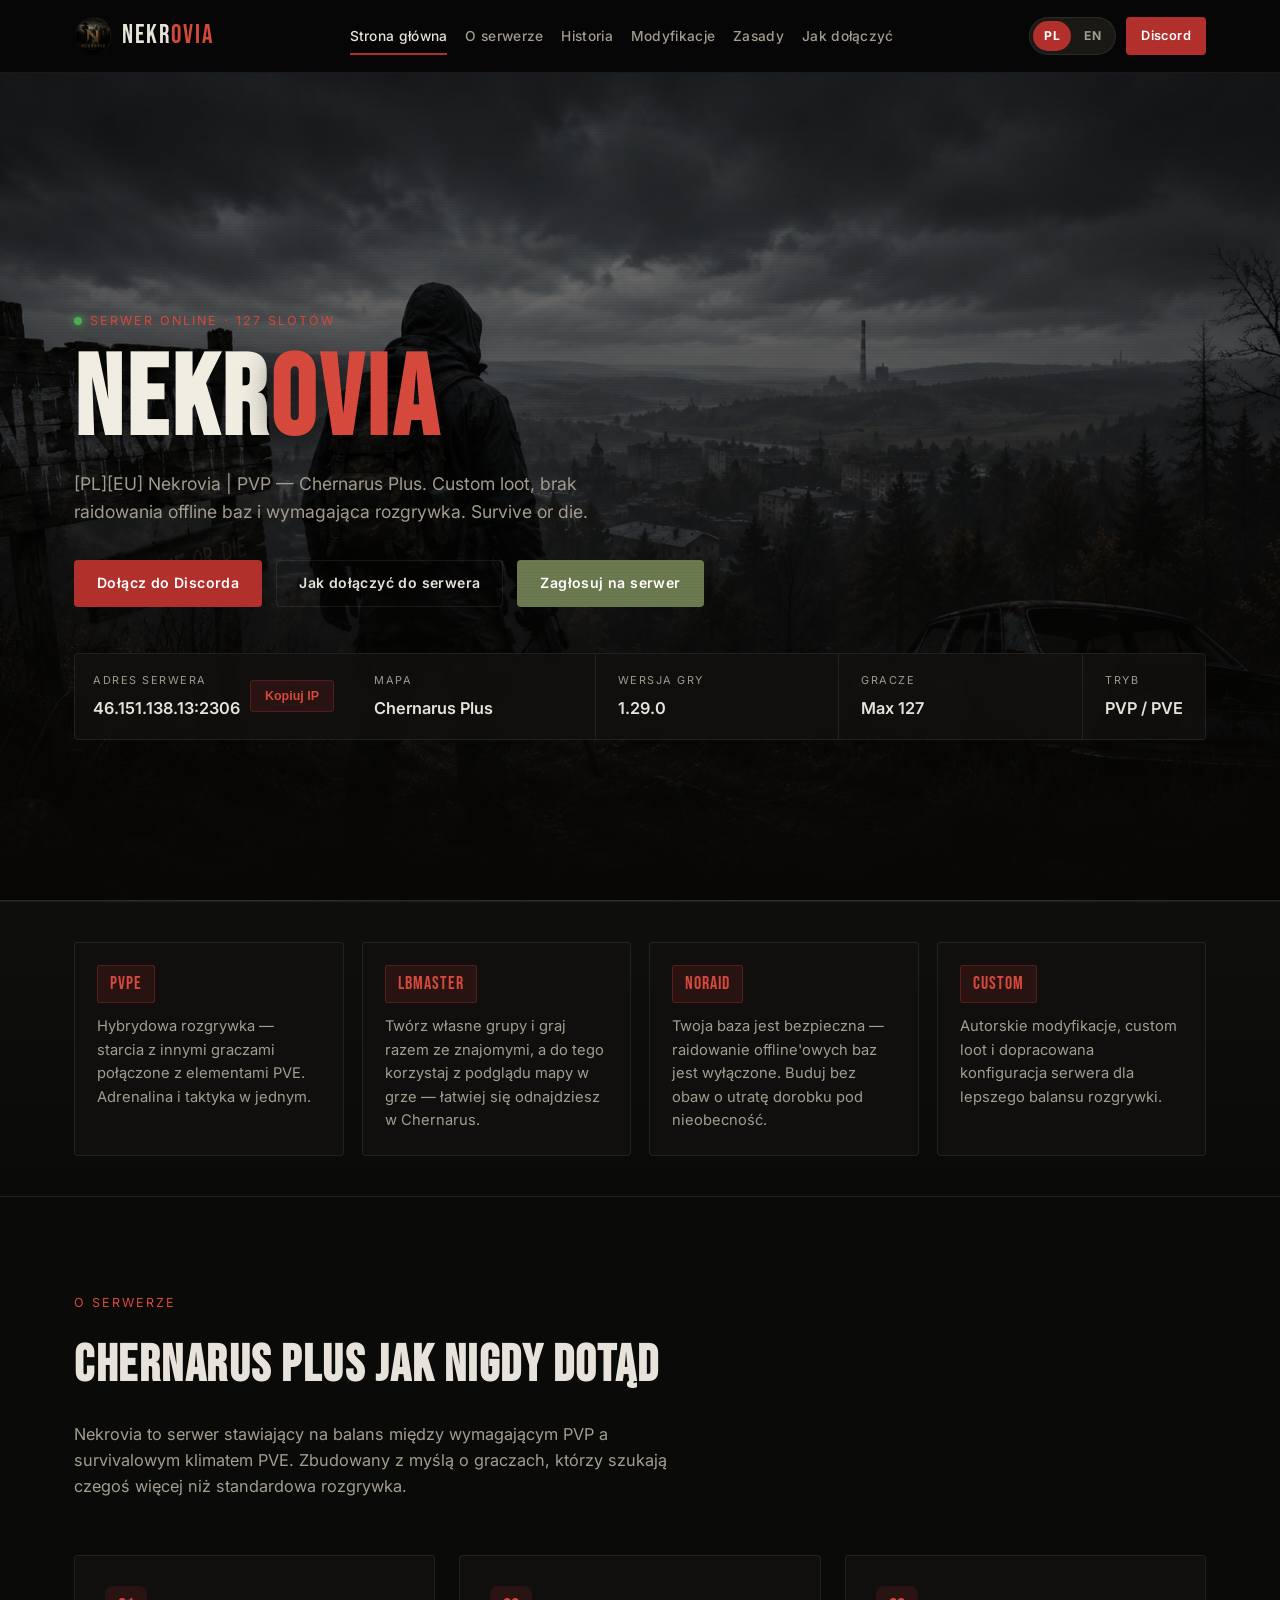
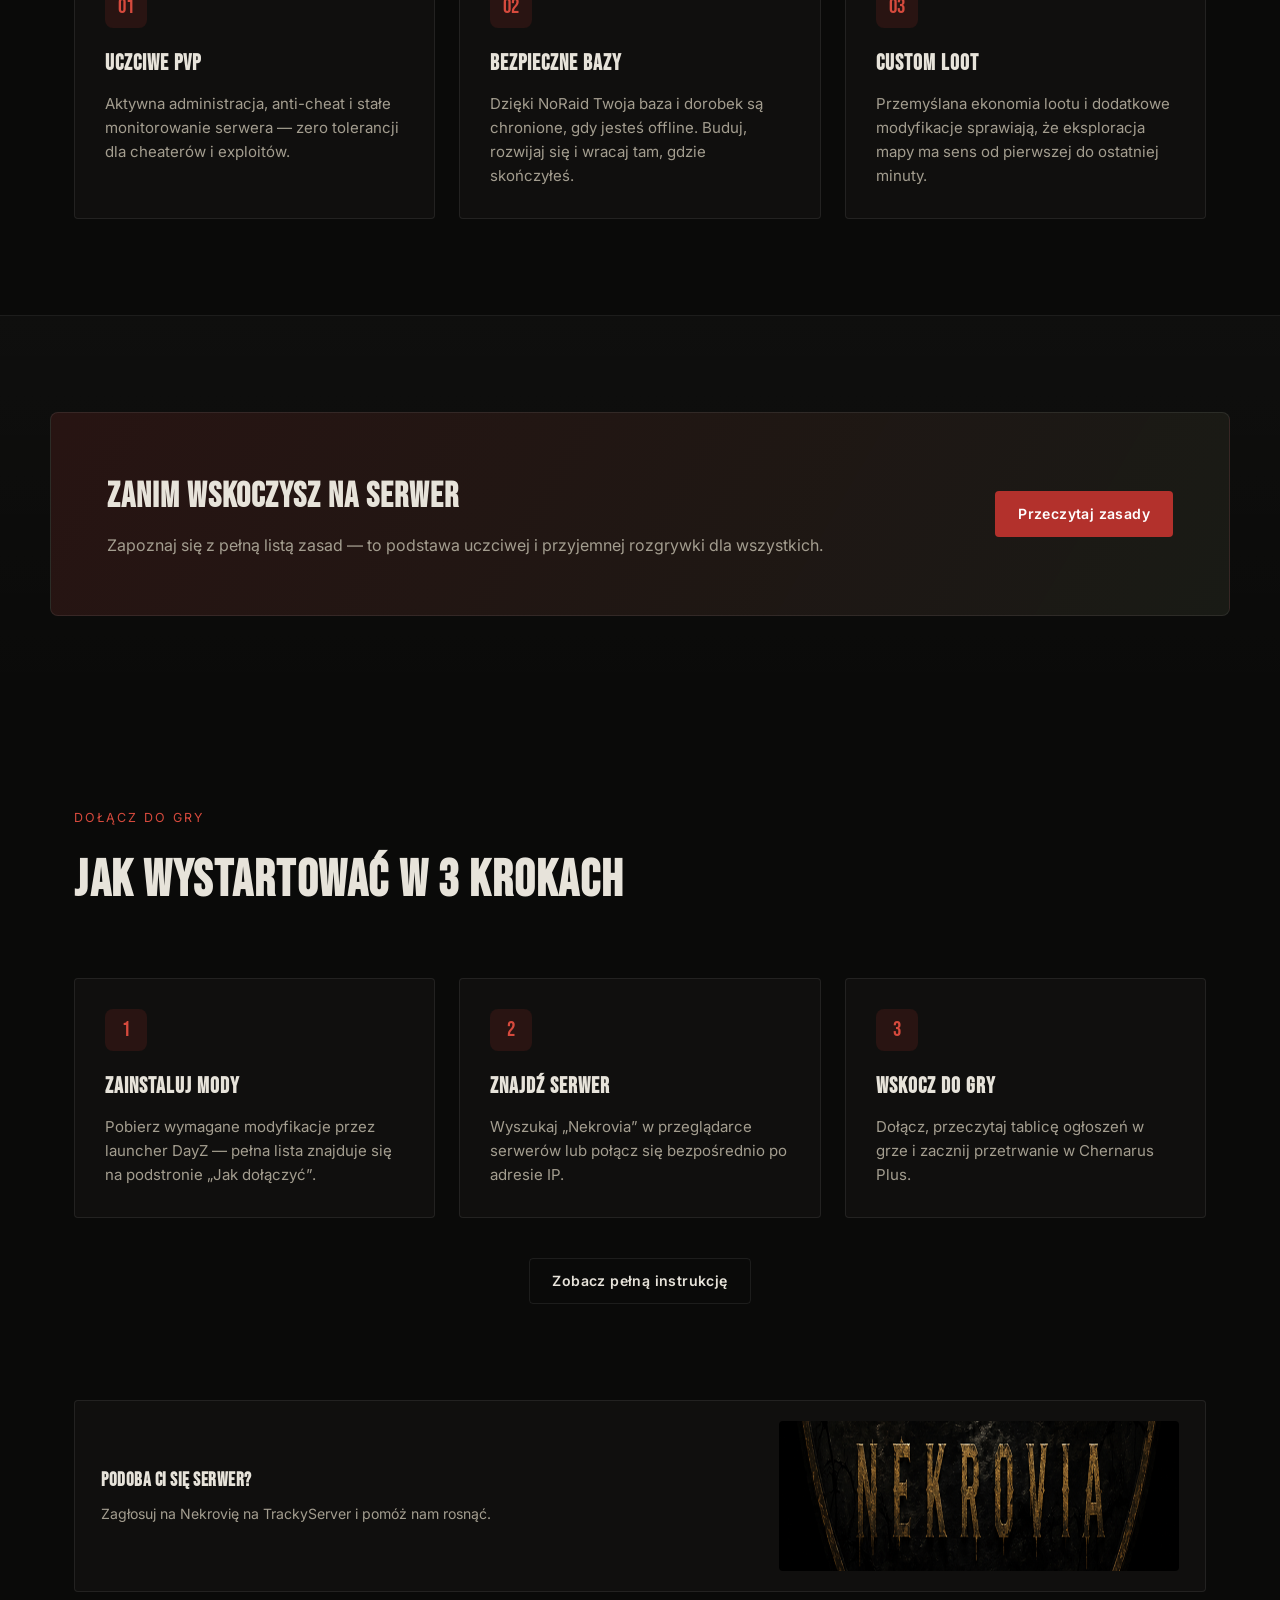
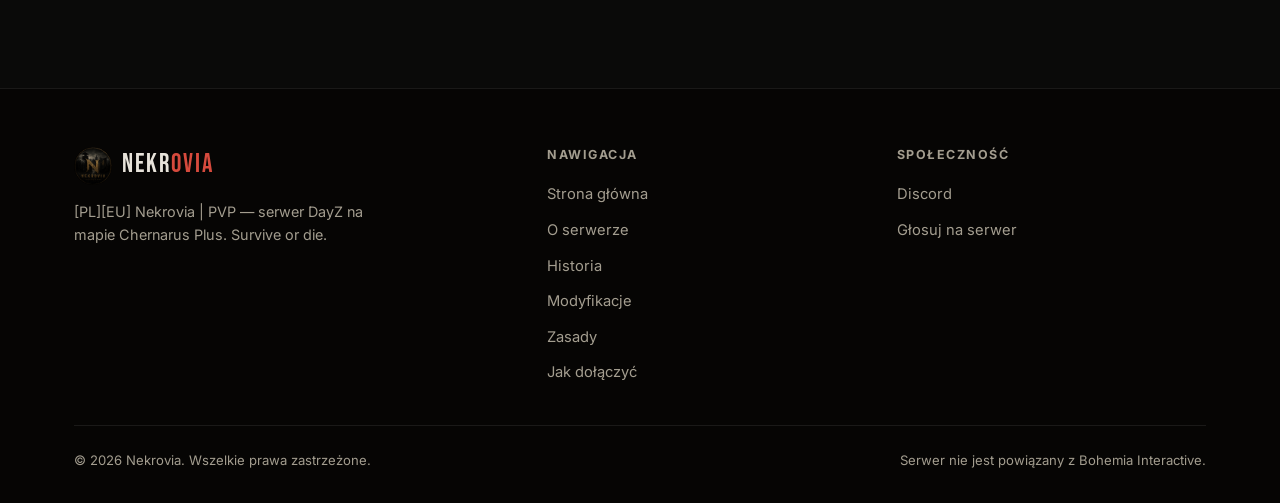
==== index.html @ 6340a813 "Cache-bust style.css to fix all-red logo for returning visitors style.css is served with max-age=144" ====
<!DOCTYPE html>
<html lang="pl">
<head>
<meta charset="UTF-8" />
<meta name="viewport" content="width=device-width, initial-scale=1.0" />
<title>Nekrovia | [PL][EU] Serwer DayZ PVP/PVE</title>
<meta name="description" content="Nekrovia — serwer DayZ PVP/PVE na mapie Chernarus Plus. NoRaid, custom loot, aktywna społeczność. Dołącz już dziś!" />
<meta name="keywords" content="dayz, dayz serwer, serwer dayz, serwer, dayz pvp, dayz pve, dayz polska, dayz pl, nekrovia, serwer nekrovia, chernarus plus, najlepszy serwer dayz, ranking serwerów dayz, dayz noraid, dayz custom loot, dayz modded, dayz survival, dayz zombie, dayz apocalypse, dayz społeczność, dayz eu, dayz europe, dayz online, dołącz do serwera dayz, dayz 2026, najlepszy serwer, najlepsze serwery dayz, serwery dayz, dayz chernarus, dayz standalone, dayz graj online" />
<link rel="canonical" href="https://nekrovia.pl/" />
<link rel="alternate" hreflang="pl" href="https://nekrovia.pl/" />
<link rel="alternate" hreflang="en" href="https://nekrovia.pl/en/" />
<link rel="alternate" hreflang="x-default" href="https://nekrovia.pl/" />
<meta property="og:type" content="website" />
<meta property="og:title" content="Nekrovia | [PL][EU] Serwer DayZ PVP/PVE" />
<meta property="og:description" content="Nekrovia — serwer DayZ PVP/PVE na mapie Chernarus Plus. NoRaid, custom loot, aktywna społeczność. Dołącz już dziś!" />
<meta property="og:url" content="https://nekrovia.pl/" />
<meta property="og:image" content="https://nekrovia.pl/images/800x300.png" />
<meta property="og:locale" content="pl_PL" />
<meta name="twitter:card" content="summary_large_image" />
<meta name="twitter:title" content="Nekrovia | [PL][EU] Serwer DayZ PVP/PVE" />
<meta name="twitter:description" content="Nekrovia — serwer DayZ PVP/PVE na mapie Chernarus Plus. NoRaid, custom loot, aktywna społeczność. Dołącz już dziś!" />
<meta name="twitter:image" content="https://nekrovia.pl/images/800x300.png" />
<link rel="icon" href="images/logo-200.png" />
<link rel="preconnect" href="https://fonts.googleapis.com">
<link rel="preconnect" href="https://fonts.gstatic.com" crossorigin>
<link href="https://fonts.googleapis.com/css2?family=Bebas+Neue&family=Inter:wght@400;500;600;700&display=swap" rel="stylesheet">
<link rel="stylesheet" href="css/style.css?v=2" />
</head>
<body>

<header class="navbar" id="navbar">
  <div class="container navbar-inner">
    <a href="index.html" class="brand"><img src="images/logo-200.png" alt="Nekrovia" class="brand-logo" /><span class="brand-text">NEKR<span>OVIA</span></span></a>
    <nav class="nav-links" id="navLinks">
      <a href="index.html" class="active">Strona główna</a>
      <a href="o-serwerze.html">O serwerze</a>
      <a href="historia.html">Historia</a>
      <a href="modyfikacje.html">Modyfikacje</a>
      <a href="zasady.html">Zasady</a>
      <a href="dolacz.html">Jak dołączyć</a>
    </nav>
    <div class="nav-cta">
      <div class="lang-switch"><a href="index.html" class="active">PL</a><a href="en/index.html">EN</a></div>
      <a href="https://discord.gg/ZZDV2uquX" target="_blank" rel="noopener" class="btn btn-primary btn-sm">Discord</a>
    </div>
    <button class="nav-toggle" id="navToggle" aria-label="Menu">
      <span></span><span></span><span></span>
    </button>
  </div>
</header>

<section class="hero">
  <div class="container hero-inner">
    <span class="hero-eyebrow">Serwer online · 127 slotów</span>
    <h1>NEKR<span>OVIA</span></h1>
    <p class="hero-sub">[PL][EU] Nekrovia | PVP — Chernarus Plus. Custom loot, brak raidowania offline baz i wymagająca rozgrywka. Survive or die.</p>

    <div class="hero-actions">
      <a href="https://discord.gg/ZZDV2uquX" target="_blank" rel="noopener" class="btn btn-primary">Dołącz do Discorda</a>
      <a href="dolacz.html" class="btn btn-outline">Jak dołączyć do serwera</a>
      <a href="https://trackyserver.com/server/3524642" target="_blank" rel="noopener" class="btn btn-olive">Zagłosuj na serwer</a>
    </div>

    <div class="status-bar">
      <div class="status-ip">
        <div>
          <div class="status-label">Adres serwera</div>
          <div class="status-value" id="serverIp">46.151.138.13:2306</div>
        </div>
        <button class="copy-btn" id="copyIpBtn" data-ip="46.151.138.13:2306">Kopiuj IP</button>
      </div>
      <div class="status-item">
        <div class="status-label">Mapa</div>
        <div class="status-value">Chernarus Plus</div>
      </div>
      <div class="status-item">
        <div class="status-label">Wersja gry</div>
        <div class="status-value">1.29.0</div>
      </div>
      <div class="status-item">
        <div class="status-label">Gracze</div>
        <div class="status-value">Max 127</div>
      </div>
      <div class="status-item">
        <div class="status-label">Tryb</div>
        <div class="status-value">PVP / PVE</div>
      </div>
    </div>
  </div>
</section>

<section class="tags-strip">
  <div class="container tags-grid">
    <div class="tag-card">
      <span class="badge">PVPe</span>
      <p>Hybrydowa rozgrywka — starcia z innymi graczami połączone z elementami PVE. Adrenalina i taktyka w jednym.</p>
    </div>
    <div class="tag-card">
      <span class="badge">LBmaster</span>
      <p>Twórz własne grupy i graj razem ze znajomymi, a do tego korzystaj z podglądu mapy w grze — łatwiej się odnajdziesz w Chernarus.</p>
    </div>
    <div class="tag-card">
      <span class="badge">NoRaid</span>
      <p>Twoja baza jest bezpieczna — raidowanie offline'owych baz jest wyłączone. Buduj bez obaw o utratę dorobku pod nieobecność.</p>
    </div>
    <div class="tag-card">
      <span class="badge">Custom</span>
      <p>Autorskie modyfikacje, custom loot i dopracowana konfiguracja serwera dla lepszego balansu rozgrywki.</p>
    </div>
  </div>
</section>

<section id="o-serwerze">
  <div class="container">
    <div class="section-head">
      <span class="eyebrow">O serwerze</span>
      <h2>Chernarus Plus jak nigdy dotąd</h2>
      <p>Nekrovia to serwer stawiający na balans między wymagającym PVP a survivalowym klimatem PVE. Zbudowany z myślą o graczach, którzy szukają czegoś więcej niż standardowa rozgrywka.</p>
    </div>

    <div class="card-grid">
      <div class="card">
        <div class="icon">01</div>
        <h3>Uczciwe PVP</h3>
        <p>Aktywna administracja, anti-cheat i stałe monitorowanie serwera — zero tolerancji dla cheaterów i exploitów.</p>
      </div>
      <div class="card">
        <div class="icon">02</div>
        <h3>Bezpieczne bazy</h3>
        <p>Dzięki NoRaid Twoja baza i dorobek są chronione, gdy jesteś offline. Buduj, rozwijaj się i wracaj tam, gdzie skończyłeś.</p>
      </div>
      <div class="card">
        <div class="icon">03</div>
        <h3>Custom loot</h3>
        <p>Przemyślana ekonomia lootu i dodatkowe modyfikacje sprawiają, że eksploracja mapy ma sens od pierwszej do ostatniej minuty.</p>
      </div>
    </div>
  </div>
</section>

<section id="zasady" style="border-top:1px solid var(--border); background:linear-gradient(180deg, rgba(255,255,255,0.02), transparent);">
  <div class="container cta-banner">
    <div>
      <h2>Zanim wskoczysz na serwer</h2>
      <p>Zapoznaj się z pełną listą zasad — to podstawa uczciwej i przyjemnej rozgrywki dla wszystkich.</p>
    </div>
    <div class="cta-actions">
      <a href="zasady.html" class="btn btn-primary">Przeczytaj zasady</a>
    </div>
  </div>
</section>

<section id="dolacz">
  <div class="container">
    <div class="section-head">
      <span class="eyebrow">Dołącz do gry</span>
      <h2>Jak wystartować w 3 krokach</h2>
    </div>

    <div class="card-grid">
      <div class="card">
        <div class="icon">1</div>
        <h3>Zainstaluj mody</h3>
        <p>Pobierz wymagane modyfikacje przez launcher DayZ — pełna lista znajduje się na podstronie „Jak dołączyć”.</p>
      </div>
      <div class="card">
        <div class="icon">2</div>
        <h3>Znajdź serwer</h3>
        <p>Wyszukaj „Nekrovia” w przeglądarce serwerów lub połącz się bezpośrednio po adresie IP.</p>
      </div>
      <div class="card">
        <div class="icon">3</div>
        <h3>Wskocz do gry</h3>
        <p>Dołącz, przeczytaj tablicę ogłoszeń w grze i zacznij przetrwanie w Chernarus Plus.</p>
      </div>
    </div>

    <div style="margin-top:40px; text-align:center;">
      <a href="dolacz.html" class="btn btn-outline">Zobacz pełną instrukcję</a>
    </div>
  </div>
</section>

<section style="padding-top:0;">
  <div class="container">
    <div class="vote-box" style="justify-content:space-between; flex-wrap:wrap;">
      <div class="vote-text">
        <b>Podoba Ci się serwer?</b>
        <span>Zagłosuj na Nekrovię na TrackyServer i pomóż nam rosnąć.</span>
      </div>
      <a href="https://trackyserver.com/server/3524642" target="_blank" rel="noopener">
        <img src="images/800x300.png" width="400" height="150" style="max-width:400px; border-radius:4px;" alt="Nekrovia — zagłosuj na serwer" />
      </a>
    </div>
  </div>
</section>

<footer>
  <div class="container">
    <div class="footer-grid">
      <div class="footer-brand">
        <a href="index.html" class="brand"><img src="images/logo-200.png" alt="Nekrovia" class="brand-logo" /><span class="brand-text">NEKR<span>OVIA</span></span></a>
        <p>[PL][EU] Nekrovia | PVP — serwer DayZ na mapie Chernarus Plus. Survive or die.</p>
      </div>
      <div class="footer-col">
        <h4>Nawigacja</h4>
        <ul>
          <li><a href="index.html">Strona główna</a></li>
          <li><a href="o-serwerze.html">O serwerze</a></li>
          <li><a href="historia.html">Historia</a></li>
          <li><a href="modyfikacje.html">Modyfikacje</a></li>
          <li><a href="zasady.html">Zasady</a></li>
          <li><a href="dolacz.html">Jak dołączyć</a></li>
        </ul>
      </div>
      <div class="footer-col">
        <h4>Społeczność</h4>
        <ul>
          <li><a href="https://discord.gg/ZZDV2uquX" target="_blank" rel="noopener">Discord</a></li>
          <li><a href="https://trackyserver.com/server/3524642" target="_blank" rel="noopener">Głosuj na serwer</a></li>
        </ul>
      </div>
    </div>
    <div class="footer-bottom">
      <span>© 2026 Nekrovia. Wszelkie prawa zastrzeżone.</span>
      <span>Serwer nie jest powiązany z Bohemia Interactive.</span>
    </div>
  </div>
</footer>

<script src="js/script.js"></script>
</body>
</html>
---- css/style.css ----
:root {
  --bg: #0a0a09;
  --bg-panel: rgba(18, 17, 15, 0.88);
  --bg-panel-light: rgba(30, 28, 24, 0.9);
  --border: rgba(255, 255, 255, 0.08);
  --text: #e7e3da;
  --text-dim: #a39d8f;
  --accent: #b3312c;
  --accent-light: #d64a3d;
  --accent-dim: rgba(179, 49, 44, 0.15);
  --olive: #6b7a4f;
  --olive-dim: rgba(107, 122, 79, 0.15);
  --radius: 4px;
  --shadow: 0 10px 30px rgba(0, 0, 0, 0.5);
  --font-head: "Bebas Neue", "Oswald", sans-serif;
  --font-body: "Inter", "Segoe UI", sans-serif;
}

* {
  box-sizing: border-box;
  margin: 0;
  padding: 0;
}

html {
  scroll-behavior: smooth;
  overflow-x: hidden;
}

body {
  background: var(--bg);
  color: var(--text);
  font-family: var(--font-body);
  line-height: 1.6;
  min-height: 100vh;
  overflow-x: hidden;
  width: 100%;
}

img {
  max-width: 100%;
  display: block;
}

a {
  color: inherit;
  text-decoration: none;
}

ul {
  list-style: none;
}

.container {
  max-width: 1180px;
  margin: 0 auto;
  padding: 0 24px;
}

body::before {
  content: "";
  position: fixed;
  inset: 0;
  pointer-events: none;
  z-index: 999;
  background-image: repeating-linear-gradient(
    0deg,
    rgba(0, 0, 0, 0.15) 0px,
    rgba(0, 0, 0, 0.15) 1px,
    transparent 1px,
    transparent 3px
  );
  opacity: 0.25;
  mix-blend-mode: overlay;
}

.navbar {
  position: sticky;
  top: 0;
  z-index: 500;
  background: rgba(8, 7, 6, 0.85);
  backdrop-filter: blur(10px);
  border-bottom: 1px solid var(--border);
}

.navbar-inner {
  display: flex;
  align-items: center;
  justify-content: space-between;
  height: 72px;
}

.brand {
  display: flex;
  align-items: center;
  gap: 10px;
  font-family: var(--font-head);
  font-size: 1.6rem;
  letter-spacing: 2px;
  color: var(--text);
}

.brand-logo {
  width: 38px;
  height: 38px;
  border-radius: 50%;
  object-fit: cover;
  flex: none;
}

.brand-text span {
  color: var(--accent-light);
}

.brand .tag {
  font-family: var(--font-body);
  font-size: 0.65rem;
  letter-spacing: 1.5px;
  color: var(--text-dim);
  background: var(--bg-panel-light);
  border: 1px solid var(--border);
  padding: 2px 8px;
  border-radius: 3px;
  text-transform: uppercase;
}

.nav-links {
  display: flex;
  align-items: center;
  gap: 32px;
  font-size: 0.92rem;
  font-weight: 500;
  letter-spacing: 0.3px;
}

@media (max-width: 1300px) {
  .nav-links {
    gap: 18px;
    font-size: 0.86rem;
  }
}

.nav-links a {
  color: var(--text-dim);
  position: relative;
  padding: 6px 0;
  transition: color 0.2s ease;
}

.nav-links a:hover,
.nav-links a.active {
  color: var(--text);
}

.nav-links a.active::after {
  content: "";
  position: absolute;
  left: 0;
  right: 0;
  bottom: -2px;
  height: 2px;
  background: var(--accent);
}

.nav-cta {
  display: flex;
  align-items: center;
  gap: 10px;
}

.lang-switch {
  display: flex;
  align-items: center;
  gap: 2px;
  background: var(--bg-panel-light);
  border: 1px solid var(--border);
  border-radius: 20px;
  padding: 3px;
}

.lang-switch a {
  padding: 5px 11px;
  font-size: 0.76rem;
  font-weight: 700;
  letter-spacing: 0.5px;
  color: var(--text-dim);
  border-radius: 16px;
  transition: all 0.15s ease;
}

.lang-switch a.active {
  background: var(--accent);
  color: #fff;
}

.lang-switch a:hover:not(.active) {
  color: var(--text);
}

.nav-toggle {
  display: none;
  flex-direction: column;
  gap: 5px;
  background: none;
  border: none;
  cursor: pointer;
  padding: 8px;
}

.nav-toggle span {
  width: 24px;
  height: 2px;
  background: var(--text);
}

.btn {
  display: inline-flex;
  align-items: center;
  gap: 8px;
  padding: 11px 22px;
  border-radius: var(--radius);
  font-weight: 600;
  font-size: 0.88rem;
  letter-spacing: 0.4px;
  border: 1px solid transparent;
  cursor: pointer;
  transition: all 0.2s ease;
  white-space: nowrap;
}

.btn-primary {
  background: var(--accent);
  color: #fff;
}

.btn-primary:hover {
  background: var(--accent-light);
  transform: translateY(-1px);
}

.btn-outline {
  background: transparent;
  color: var(--text);
  border-color: var(--border);
}

.btn-outline:hover {
  border-color: var(--text-dim);
  background: rgba(255, 255, 255, 0.04);
}

.btn-olive {
  background: var(--olive);
  color: #fff;
}

.btn-olive:hover {
  background: #7c8d5c;
  transform: translateY(-1px);
}

.btn-sm {
  padding: 8px 14px;
  font-size: 0.8rem;
}

.hero {
  position: relative;
  min-height: 92vh;
  display: flex;
  align-items: flex-end;
  background-image: linear-gradient(180deg, rgba(6, 5, 4, 0.35) 0%, rgba(6, 5, 4, 0.55) 55%, rgba(8, 7, 6, 1) 100%),
    url("../images/background.jpg");
  background-size: cover;
  background-position: center 30%;
  border-bottom: 1px solid var(--border);
}

.hero-inner {
  width: 100%;
  padding-bottom: 64px;
}

.hero-eyebrow {
  display: inline-flex;
  align-items: center;
  gap: 8px;
  font-size: 0.78rem;
  letter-spacing: 2px;
  text-transform: uppercase;
  color: var(--accent-light);
  margin-bottom: 18px;
}

.hero-eyebrow::before {
  content: "";
  width: 8px;
  height: 8px;
  border-radius: 50%;
  background: #4caf50;
  box-shadow: 0 0 8px #4caf50;
}

.hero h1 {
  font-family: var(--font-head);
  font-size: clamp(3.2rem, 9vw, 7rem);
  letter-spacing: 4px;
  line-height: 0.95;
  color: #f2ede2;
  text-shadow: 0 4px 30px rgba(0, 0, 0, 0.6);
}

.hero h1 span {
  color: var(--accent-light);
}

.hero-sub {
  margin-top: 14px;
  font-size: 1.1rem;
  color: var(--text-dim);
  max-width: 560px;
}

.hero-actions {
  display: flex;
  flex-wrap: wrap;
  gap: 14px;
  margin-top: 34px;
}

.status-bar {
  margin-top: 46px;
  background: var(--bg-panel);
  border: 1px solid var(--border);
  border-radius: var(--radius);
  backdrop-filter: blur(6px);
  display: grid;
  grid-template-columns: repeat(4, 1fr) auto;
  overflow: hidden;
}

.status-item {
  padding: 18px 22px;
  border-right: 1px solid var(--border);
}

.status-item:last-child {
  border-right: none;
}

.status-label {
  font-size: 0.68rem;
  letter-spacing: 1.5px;
  text-transform: uppercase;
  color: var(--text-dim);
  margin-bottom: 6px;
}

.status-item .live-status-banner {
  display: block;
  max-width: 190px;
  width: 100%;
  height: auto;
  border-radius: 3px;
  margin-top: 4px;
}

.status-value {
  font-size: 1.02rem;
  font-weight: 600;
  color: var(--text);
  display: flex;
  align-items: center;
  gap: 8px;
}

.status-ip {
  display: flex;
  align-items: center;
  gap: 10px;
  padding: 14px 18px;
}

.copy-btn {
  background: var(--accent-dim);
  border: 1px solid rgba(179, 49, 44, 0.35);
  color: var(--accent-light);
  padding: 8px 14px;
  border-radius: var(--radius);
  font-size: 0.78rem;
  font-weight: 600;
  cursor: pointer;
  transition: all 0.15s ease;
  white-space: nowrap;
}

.copy-btn:hover {
  background: rgba(179, 49, 44, 0.28);
}

.copy-btn.copied {
  background: var(--olive-dim);
  color: #a9c17c;
  border-color: rgba(107, 122, 79, 0.4);
}

section {
  padding: 96px 0;
}

.section-head {
  max-width: 640px;
  margin-bottom: 56px;
}

.eyebrow {
  font-size: 0.78rem;
  letter-spacing: 2px;
  text-transform: uppercase;
  color: var(--accent-light);
  margin-bottom: 12px;
  display: block;
}

.section-head h2 {
  font-family: var(--font-head);
  font-size: clamp(2.2rem, 4vw, 3.2rem);
  letter-spacing: 1.5px;
  color: var(--text);
  margin-bottom: 14px;
}

.section-head p {
  color: var(--text-dim);
  font-size: 1.02rem;
}

.section-head.center {
  margin-left: auto;
  margin-right: auto;
  text-align: center;
}

.tags-strip {
  padding: 40px 0;
  border-top: 1px solid var(--border);
  border-bottom: 1px solid var(--border);
  background: linear-gradient(180deg, rgba(255, 255, 255, 0.02), transparent);
}

.tags-grid {
  display: grid;
  grid-template-columns: repeat(4, 1fr);
  gap: 18px;
}

.tag-card {
  background: var(--bg-panel);
  border: 1px solid var(--border);
  border-radius: var(--radius);
  padding: 22px;
}

.tag-card .badge {
  display: inline-block;
  font-family: var(--font-head);
  font-size: 1.1rem;
  letter-spacing: 1px;
  color: var(--accent-light);
  border: 1px solid rgba(179, 49, 44, 0.35);
  background: var(--accent-dim);
  padding: 4px 12px;
  border-radius: 3px;
  margin-bottom: 12px;
}

.tag-card p {
  color: var(--text-dim);
  font-size: 0.92rem;
}

.card-grid {
  display: grid;
  grid-template-columns: repeat(3, 1fr);
  gap: 24px;
}

.card {
  background: var(--bg-panel);
  border: 1px solid var(--border);
  border-radius: var(--radius);
  padding: 30px;
  transition: border-color 0.2s ease, transform 0.2s ease;
}

.card:hover {
  border-color: rgba(179, 49, 44, 0.4);
  transform: translateY(-3px);
}

.card .icon {
  width: 42px;
  height: 42px;
  border-radius: 8px;
  background: var(--accent-dim);
  color: var(--accent-light);
  display: flex;
  align-items: center;
  justify-content: center;
  font-family: var(--font-head);
  font-size: 1.3rem;
  margin-bottom: 18px;
}

.card h3 {
  font-family: var(--font-head);
  font-size: 1.4rem;
  letter-spacing: 1px;
  margin-bottom: 10px;
}

.card p {
  color: var(--text-dim);
  font-size: 0.94rem;
}

.cta-banner {
  background: linear-gradient(120deg, rgba(179, 49, 44, 0.14), rgba(107, 122, 79, 0.1)), var(--bg-panel);
  border: 1px solid var(--border);
  border-radius: 8px;
  padding: 56px;
  display: flex;
  align-items: center;
  justify-content: space-between;
  gap: 32px;
  flex-wrap: wrap;
}

.cta-banner h2 {
  font-family: var(--font-head);
  font-size: 2.2rem;
  letter-spacing: 1px;
  margin-bottom: 8px;
}

.cta-banner p {
  color: var(--text-dim);
}

.cta-actions {
  display: flex;
  gap: 14px;
  flex-wrap: wrap;
}

.steps {
  display: flex;
  flex-direction: column;
  gap: 0;
}

.step {
  display: flex;
  gap: 26px;
  padding: 30px 0;
  border-bottom: 1px solid var(--border);
}

.step:last-child {
  border-bottom: none;
}

.step-num {
  flex: none;
  width: 52px;
  height: 52px;
  border-radius: 50%;
  border: 1px solid var(--border);
  background: var(--bg-panel);
  display: flex;
  align-items: center;
  justify-content: center;
  font-family: var(--font-head);
  font-size: 1.4rem;
  color: var(--accent-light);
}

.step-content h3 {
  font-family: var(--font-head);
  font-size: 1.35rem;
  letter-spacing: 0.5px;
  margin-bottom: 8px;
}

.step-content p {
  color: var(--text-dim);
}

.step-content code {
  background: var(--bg-panel-light);
  border: 1px solid var(--border);
  padding: 3px 8px;
  border-radius: 3px;
  font-size: 0.88rem;
  color: var(--accent-light);
}

.rules-nav {
  display: flex;
  flex-wrap: wrap;
  gap: 10px;
  margin-bottom: 50px;
}

.rules-nav a {
  font-size: 0.85rem;
  padding: 8px 16px;
  border: 1px solid var(--border);
  border-radius: 20px;
  color: var(--text-dim);
}

.rules-nav a:hover {
  border-color: var(--accent);
  color: var(--text);
}

.rule-block {
  margin-bottom: 56px;
  scroll-margin-top: 100px;
}

.rule-block h2 {
  font-family: var(--font-head);
  font-size: 1.9rem;
  letter-spacing: 1px;
  color: var(--text);
  margin-bottom: 22px;
  padding-bottom: 14px;
  border-bottom: 1px solid var(--border);
  display: flex;
  align-items: center;
  gap: 12px;
}

.rule-block h2 .num {
  color: var(--accent-light);
  font-size: 1.2rem;
}

.rule-list {
  display: flex;
  flex-direction: column;
  gap: 14px;
}

.rule-list li {
  display: flex;
  gap: 14px;
  padding: 16px 20px;
  background: var(--bg-panel);
  border: 1px solid var(--border);
  border-radius: var(--radius);
  color: var(--text-dim);
  font-size: 0.95rem;
}

.rule-list li b {
  color: var(--text);
}

.rule-list li::before {
  content: "\2716";
  flex: none;
  color: var(--accent-light);
  font-size: 0.75rem;
  margin-top: 3px;
}

.rule-list.allow li::before {
  content: "\2714";
  color: #a9c17c;
}

.rule-list.info li::before {
  content: "\2022";
  color: var(--text-dim);
  font-size: 1.1rem;
}

.notice {
  background: var(--olive-dim);
  border: 1px solid rgba(107, 122, 79, 0.35);
  border-radius: var(--radius);
  padding: 20px 24px;
  color: #cdd8b8;
  font-size: 0.92rem;
  margin-bottom: 40px;
}

.page-hero {
  padding: 70px 0 50px;
  border-bottom: 1px solid var(--border);
  background: linear-gradient(180deg, rgba(179, 49, 44, 0.08), transparent);
}

.page-hero .eyebrow {
  margin-bottom: 10px;
}

.page-hero h1 {
  font-family: var(--font-head);
  font-size: clamp(2.6rem, 5vw, 4rem);
  letter-spacing: 1.5px;
}

.page-hero p {
  color: var(--text-dim);
  margin-top: 14px;
  max-width: 600px;
}

.vote-box {
  display: flex;
  align-items: center;
  gap: 18px;
  background: var(--bg-panel);
  border: 1px solid var(--border);
  border-radius: var(--radius);
  padding: 20px 26px;
}

.vote-box img {
  border-radius: 3px;
}

.vote-box .vote-text b {
  display: block;
  font-family: var(--font-head);
  font-size: 1.2rem;
  letter-spacing: 0.5px;
  margin-bottom: 4px;
}

.vote-box .vote-text span {
  color: var(--text-dim);
  font-size: 0.88rem;
}

.video-wrap {
  position: relative;
  width: 100%;
  padding-top: 56.25%;
  border-radius: 6px;
  overflow: hidden;
  border: 1px solid var(--border);
  background: var(--bg-panel);
  box-shadow: var(--shadow);
}

.video-wrap iframe {
  position: absolute;
  inset: 0;
  width: 100%;
  height: 100%;
  border: 0;
}

.video-thumb {
  position: absolute;
  inset: 0;
  width: 100%;
  height: 100%;
  object-fit: cover;
}

.video-play {
  position: absolute;
  inset: 0;
  margin: auto;
  width: 74px;
  height: 74px;
  border-radius: 50%;
  background: rgba(179, 49, 44, 0.92);
  border: 2px solid rgba(255, 255, 255, 0.85);
  color: #fff;
  font-size: 1.6rem;
  cursor: pointer;
  display: flex;
  align-items: center;
  justify-content: center;
  padding-left: 4px;
  transition: all 0.2s ease;
}

.video-play:hover {
  background: var(--accent-light);
  transform: scale(1.08);
}

.badge-row {
  display: flex;
  gap: 8px;
  flex-wrap: wrap;
  margin-bottom: 18px;
}

.badge-row span {
  font-size: 0.72rem;
  letter-spacing: 1px;
  text-transform: uppercase;
  color: var(--accent-light);
  border: 1px solid rgba(179, 49, 44, 0.35);
  background: var(--accent-dim);
  padding: 4px 10px;
  border-radius: 3px;
}

.mod-browser {
  display: grid;
  grid-template-columns: 290px 1fr;
  gap: 32px;
  align-items: start;
}

.mod-list {
  display: flex;
  flex-direction: column;
  gap: 2px;
  position: sticky;
  top: 90px;
  background: var(--bg-panel);
  border: 1px solid var(--border);
  border-radius: var(--radius);
  padding: 10px;
  max-height: calc(100vh - 120px);
  overflow-y: auto;
}

.mod-list-label {
  font-size: 0.68rem;
  letter-spacing: 1.5px;
  text-transform: uppercase;
  color: var(--text-dim);
  padding: 16px 12px 6px;
}

.mod-list-label:first-child {
  padding-top: 6px;
}

.mod-list-item {
  display: flex;
  align-items: center;
  gap: 10px;
  padding: 10px 12px;
  border-radius: 3px;
  background: transparent;
  border: 1px solid transparent;
  color: var(--text-dim);
  font-size: 0.9rem;
  font-weight: 500;
  cursor: pointer;
  text-align: left;
  width: 100%;
  transition: all 0.15s ease;
}

.mod-list-item .ico {
  font-size: 1.1rem;
  flex: none;
}

.mod-list-item:hover {
  background: rgba(255, 255, 255, 0.04);
  color: var(--text);
}

.mod-list-item.active {
  background: var(--accent-dim);
  border-color: rgba(179, 49, 44, 0.35);
  color: var(--text);
}

.mod-detail {
  min-height: 380px;
}

.mod-panel {
  display: none;
}

.mod-panel.active {
  display: block;
  animation: modFadeIn 0.25s ease;
}

@keyframes modFadeIn {
  from {
    opacity: 0;
    transform: translateY(6px);
  }
  to {
    opacity: 1;
    transform: translateY(0);
  }
}

.mod-panel h2 {
  font-family: var(--font-head);
  font-size: clamp(1.8rem, 3.5vw, 2.4rem);
  letter-spacing: 1px;
  margin-bottom: 16px;
}

.mod-panel p {
  color: var(--text-dim);
  margin-bottom: 14px;
  max-width: 640px;
}

.mod-visual {
  aspect-ratio: 16 / 9;
  max-width: 640px;
  display: flex;
  align-items: center;
  justify-content: center;
  font-size: 4.5rem;
  background: var(--bg-panel);
  border: 1px solid var(--border);
  border-radius: 6px;
  margin-bottom: 24px;
}

.mod-panel .video-wrap {
  max-width: 720px;
  margin-bottom: 24px;
}

.mod-features-label {
  font-size: 0.78rem;
  letter-spacing: 1px;
  text-transform: uppercase;
  color: var(--text-dim);
  margin: 28px 0 14px;
  max-width: 640px;
}

.mod-features {
  display: grid;
  grid-template-columns: repeat(auto-fill, minmax(220px, 1fr));
  gap: 10px;
  max-width: 720px;
  margin-bottom: 24px;
}

.mod-feature {
  display: flex;
  align-items: flex-start;
  gap: 10px;
  padding: 12px 14px;
  background: var(--bg-panel-light);
  border: 1px solid var(--border);
  border-radius: 4px;
}

.mod-feature .ico {
  font-size: 1.2rem;
  flex: none;
  line-height: 1.3;
}

.mod-feature b {
  display: block;
  font-size: 0.86rem;
  color: var(--text);
  margin-bottom: 2px;
}

.mod-feature span {
  font-size: 0.78rem;
  color: var(--text-dim);
  line-height: 1.4;
}

@media (max-width: 900px) {
  .mod-browser {
    grid-template-columns: 1fr;
  }
  .mod-list {
    position: static;
    max-height: none;
  }
}

.gallery-era {
  margin-bottom: 56px;
}

.gallery-era h3 {
  font-family: var(--font-head);
  font-size: 1.5rem;
  letter-spacing: 1px;
  color: var(--text);
  margin-bottom: 20px;
  padding-bottom: 12px;
  border-bottom: 1px solid var(--border);
}

.gallery-grid {
  display: grid;
  grid-template-columns: repeat(auto-fill, minmax(180px, 1fr));
  gap: 12px;
}

.gallery-item {
  position: relative;
  aspect-ratio: 16 / 9;
  border-radius: var(--radius);
  overflow: hidden;
  border: 1px solid var(--border);
  cursor: pointer;
  padding: 0;
  background: var(--bg-panel);
}

.gallery-item img {
  width: 100%;
  height: 100%;
  object-fit: cover;
  transition: transform 0.3s ease, filter 0.3s ease;
  filter: brightness(0.92);
}

.gallery-item:hover img {
  transform: scale(1.06);
  filter: brightness(1.05);
}

.gallery-item::after {
  content: "\2795";
  position: absolute;
  inset: 0;
  display: flex;
  align-items: center;
  justify-content: center;
  color: #fff;
  font-size: 1.2rem;
  background: rgba(0, 0, 0, 0.25);
  opacity: 0;
  transition: opacity 0.2s ease;
}

.gallery-item:hover::after {
  opacity: 1;
}

.lightbox {
  position: fixed;
  inset: 0;
  z-index: 1000;
  background: rgba(4, 3, 2, 0.94);
  display: none;
  align-items: center;
  justify-content: center;
  padding: 40px;
}

.lightbox.open {
  display: flex;
}

.lightbox img {
  max-width: 100%;
  max-height: 88vh;
  border-radius: 4px;
  box-shadow: var(--shadow);
}

.lightbox-close,
.lightbox-prev,
.lightbox-next {
  position: absolute;
  background: var(--bg-panel-light);
  border: 1px solid var(--border);
  color: var(--text);
  cursor: pointer;
  border-radius: 50%;
  width: 46px;
  height: 46px;
  font-size: 1.4rem;
  display: flex;
  align-items: center;
  justify-content: center;
  transition: all 0.15s ease;
}

.lightbox-close:hover,
.lightbox-prev:hover,
.lightbox-next:hover {
  border-color: var(--accent);
  color: var(--accent-light);
}

.lightbox-close {
  top: 24px;
  right: 24px;
}

.lightbox-prev {
  left: 24px;
  top: 50%;
  transform: translateY(-50%);
}

.lightbox-next {
  right: 24px;
  top: 50%;
  transform: translateY(-50%);
}

.lightbox-counter {
  position: absolute;
  bottom: 24px;
  left: 50%;
  transform: translateX(-50%);
  color: var(--text-dim);
  font-size: 0.85rem;
  letter-spacing: 1px;
}

@media (max-width: 720px) {
  .gallery-grid {
    grid-template-columns: repeat(auto-fill, minmax(130px, 1fr));
  }
  .lightbox-prev,
  .lightbox-next {
    width: 38px;
    height: 38px;
    font-size: 1.1rem;
  }
}

footer {
  border-top: 1px solid var(--border);
  padding: 56px 0 32px;
  background: #060504;
}

.footer-grid {
  display: grid;
  grid-template-columns: 1.4fr 1fr 1fr;
  gap: 40px;
  margin-bottom: 40px;
}

.footer-brand .brand {
  margin-bottom: 14px;
}

.footer-brand p {
  color: var(--text-dim);
  font-size: 0.9rem;
  max-width: 320px;
}

.footer-col h4 {
  font-size: 0.78rem;
  letter-spacing: 1.5px;
  text-transform: uppercase;
  color: var(--text-dim);
  margin-bottom: 16px;
}

.footer-col ul {
  display: flex;
  flex-direction: column;
  gap: 10px;
}

.footer-col a {
  color: var(--text-dim);
  font-size: 0.92rem;
}

.footer-col a:hover {
  color: var(--text);
}

.footer-bottom {
  display: flex;
  justify-content: space-between;
  align-items: center;
  padding-top: 24px;
  border-top: 1px solid var(--border);
  font-size: 0.82rem;
  color: var(--text-dim);
  flex-wrap: wrap;
  gap: 12px;
}

@media (max-width: 900px) {
  .status-bar {
    grid-template-columns: repeat(2, 1fr);
  }
  .status-ip {
    grid-column: 1 / -1;
    border-right: none;
    border-bottom: 1px solid var(--border);
  }
  .tags-grid,
  .card-grid {
    grid-template-columns: repeat(2, 1fr);
  }
  .footer-grid {
    grid-template-columns: 1fr 1fr;
  }
}

@media (max-width: 720px) {
  .nav-links,
  .nav-cta {
    position: fixed;
    top: 72px;
    left: 0;
    right: 0;
    background: rgba(8, 7, 6, 0.98);
    flex-direction: column;
    padding: 24px;
    border-bottom: 1px solid var(--border);
    transform: translateY(-120%);
    opacity: 0;
    transition: all 0.25s ease;
    z-index: 400;
  }
  .nav-cta {
    top: unset;
    bottom: 0;
    border-top: 1px solid var(--border);
    flex-direction: row;
  }
  .navbar.open .nav-links,
  .navbar.open .nav-cta {
    transform: translateY(0);
    opacity: 1;
  }
  .nav-toggle {
    display: flex;
  }
  .status-bar,
  .tags-grid,
  .card-grid,
  .footer-grid {
    grid-template-columns: 1fr;
  }
  .status-item {
    border-right: none;
    border-bottom: 1px solid var(--border);
  }
  .cta-banner {
    flex-direction: column;
    text-align: center;
    padding: 40px 26px;
  }
  .step {
    flex-direction: column;
    gap: 14px;
  }
}
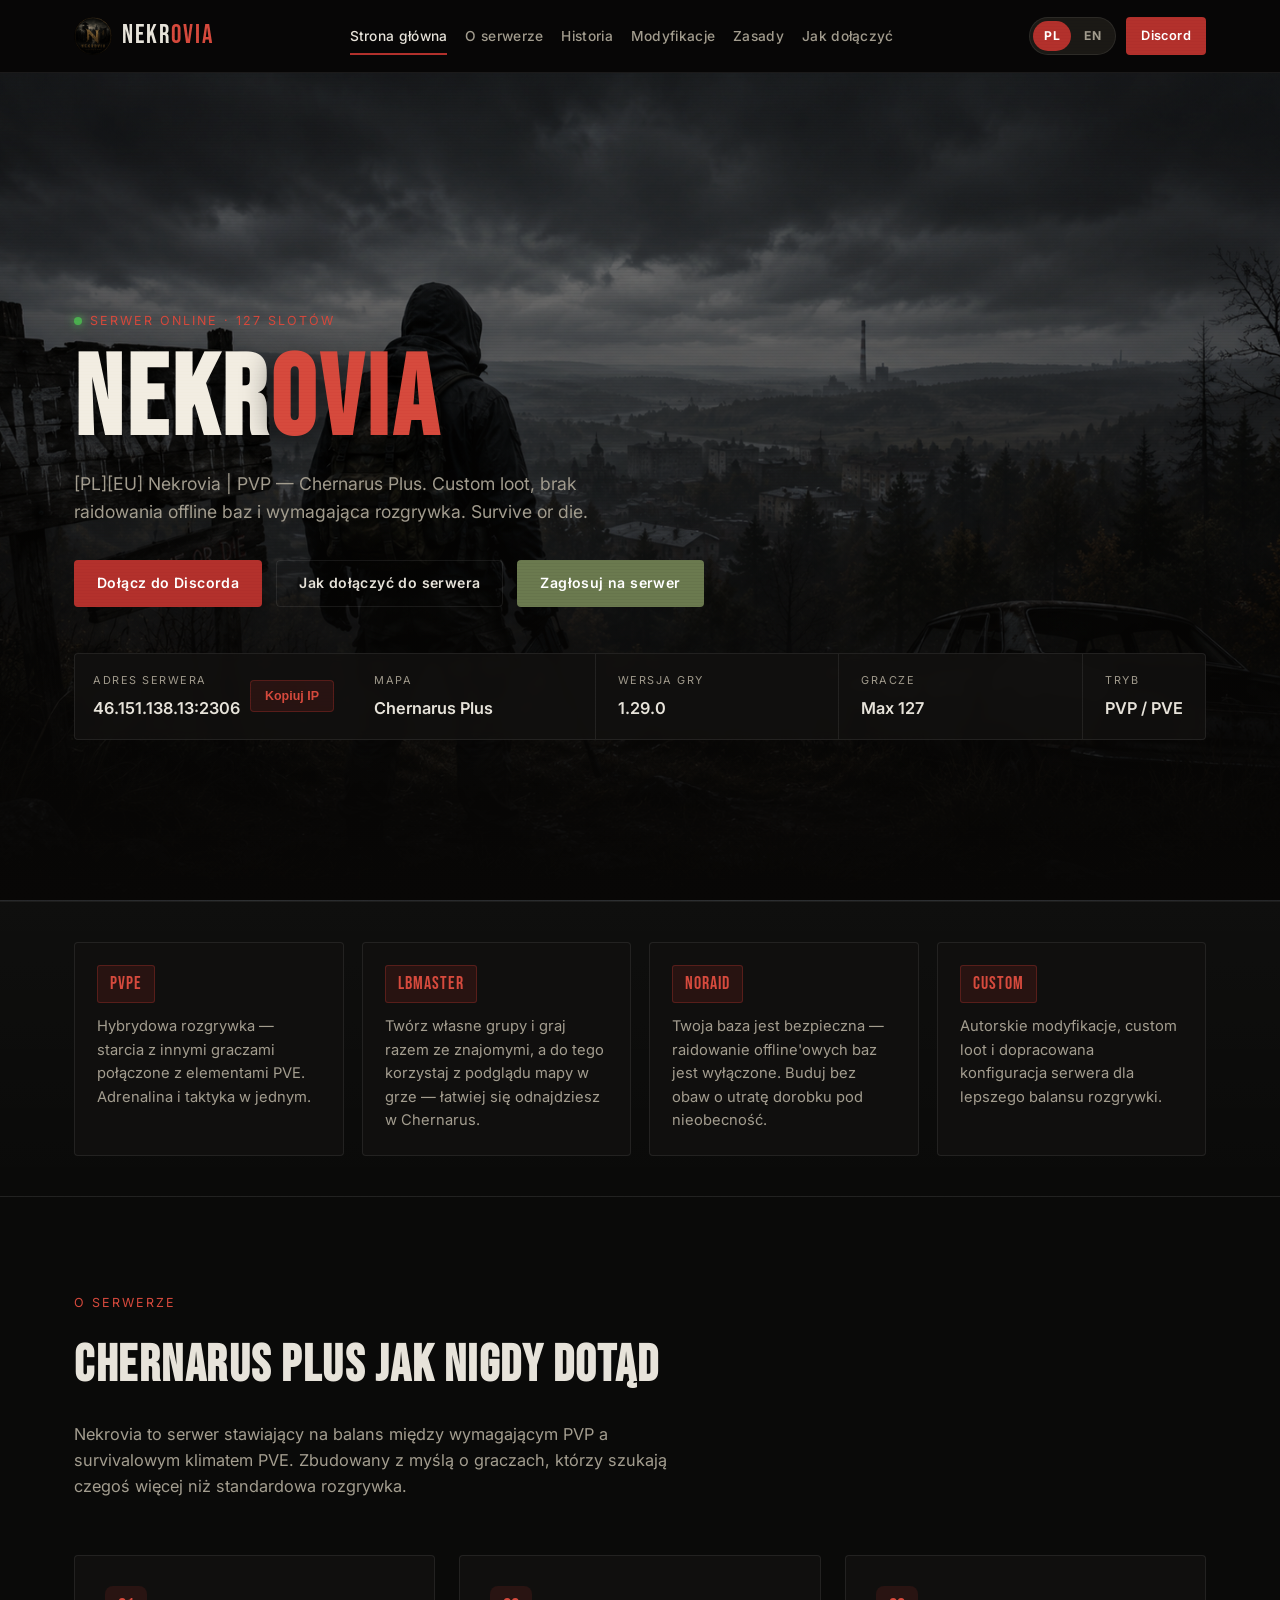
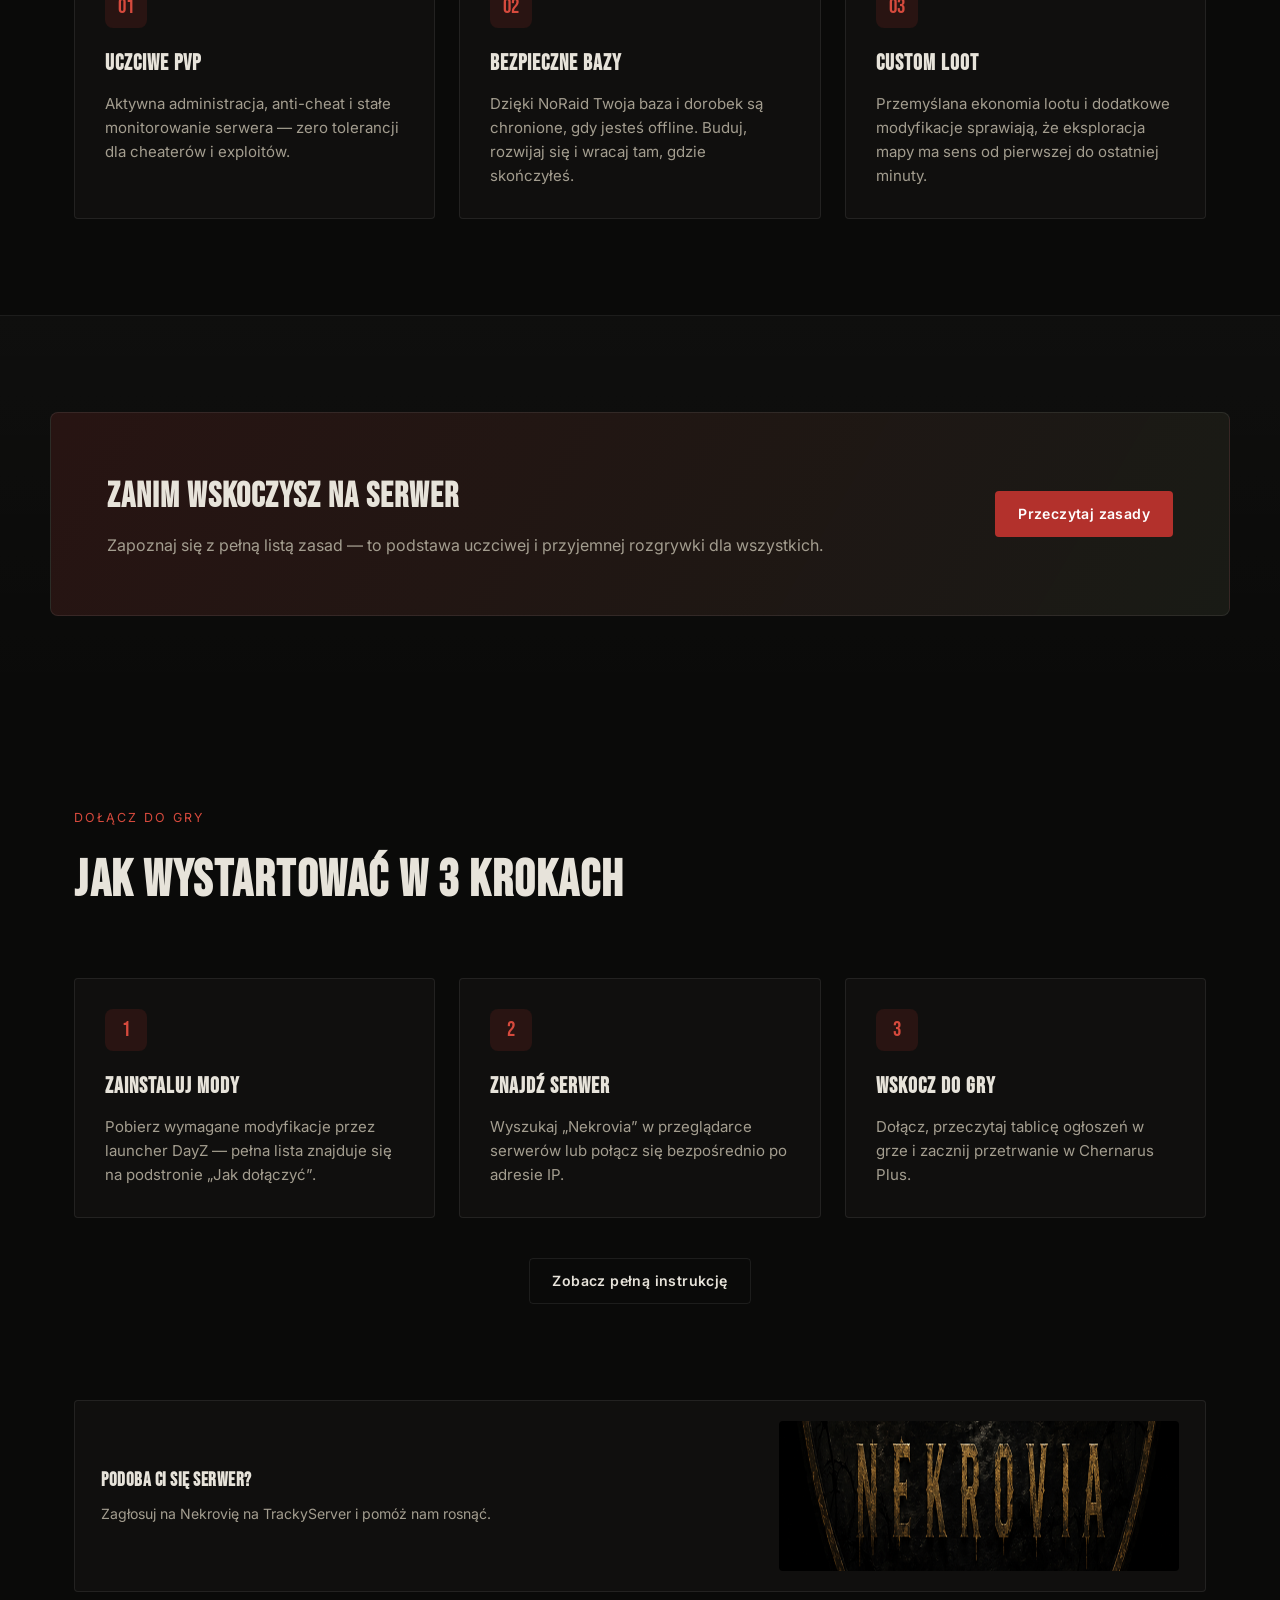
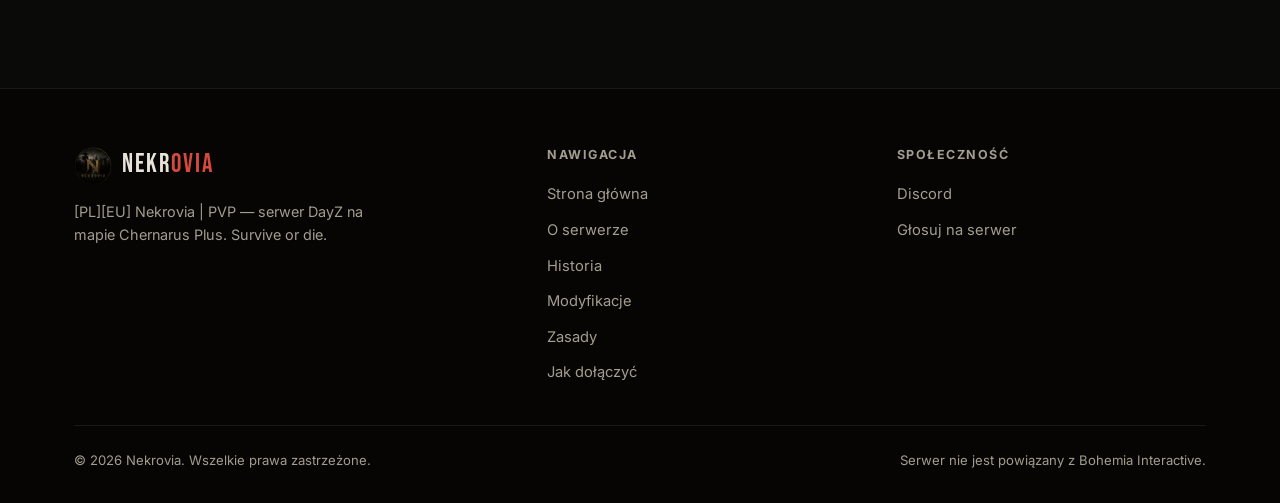
==== commit 39757aed: "Give both logos a real circular alpha cutout logo-200.png had an RGBA channel but zero transparent p" ====
--- a/index.html
+++ b/index.html
@@ -20,7 +20,7 @@
 <meta name="twitter:title" content="Nekrovia | [PL][EU] Serwer DayZ PVP/PVE" />
 <meta name="twitter:description" content="Nekrovia — serwer DayZ PVP/PVE na mapie Chernarus Plus. NoRaid, custom loot, aktywna społeczność. Dołącz już dziś!" />
 <meta name="twitter:image" content="https://nekrovia.pl/images/800x300.png" />
-<link rel="icon" href="images/logo-200.png" />
+<link rel="icon" href="images/logo-200.png?v=2" />
 <link rel="preconnect" href="https://fonts.googleapis.com">
 <link rel="preconnect" href="https://fonts.gstatic.com" crossorigin>
 <link href="https://fonts.googleapis.com/css2?family=Bebas+Neue&family=Inter:wght@400;500;600;700&display=swap" rel="stylesheet">
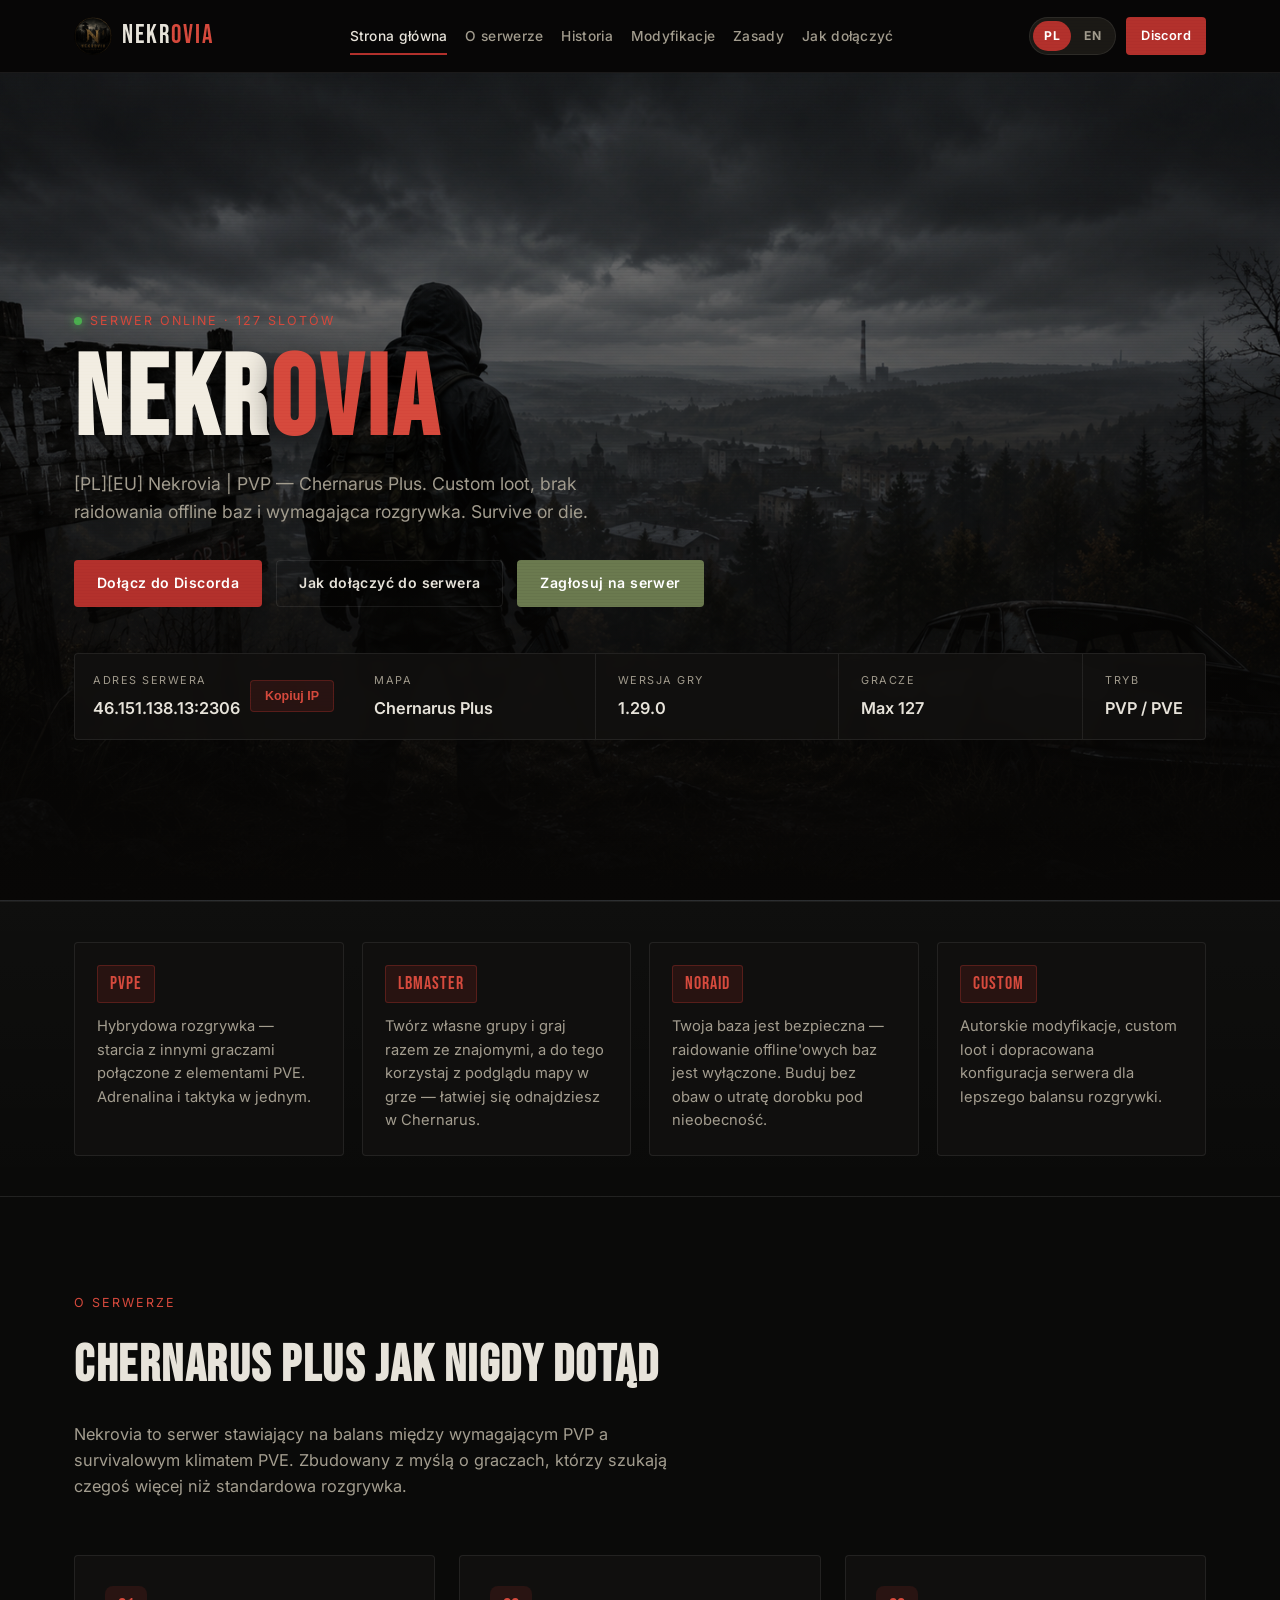
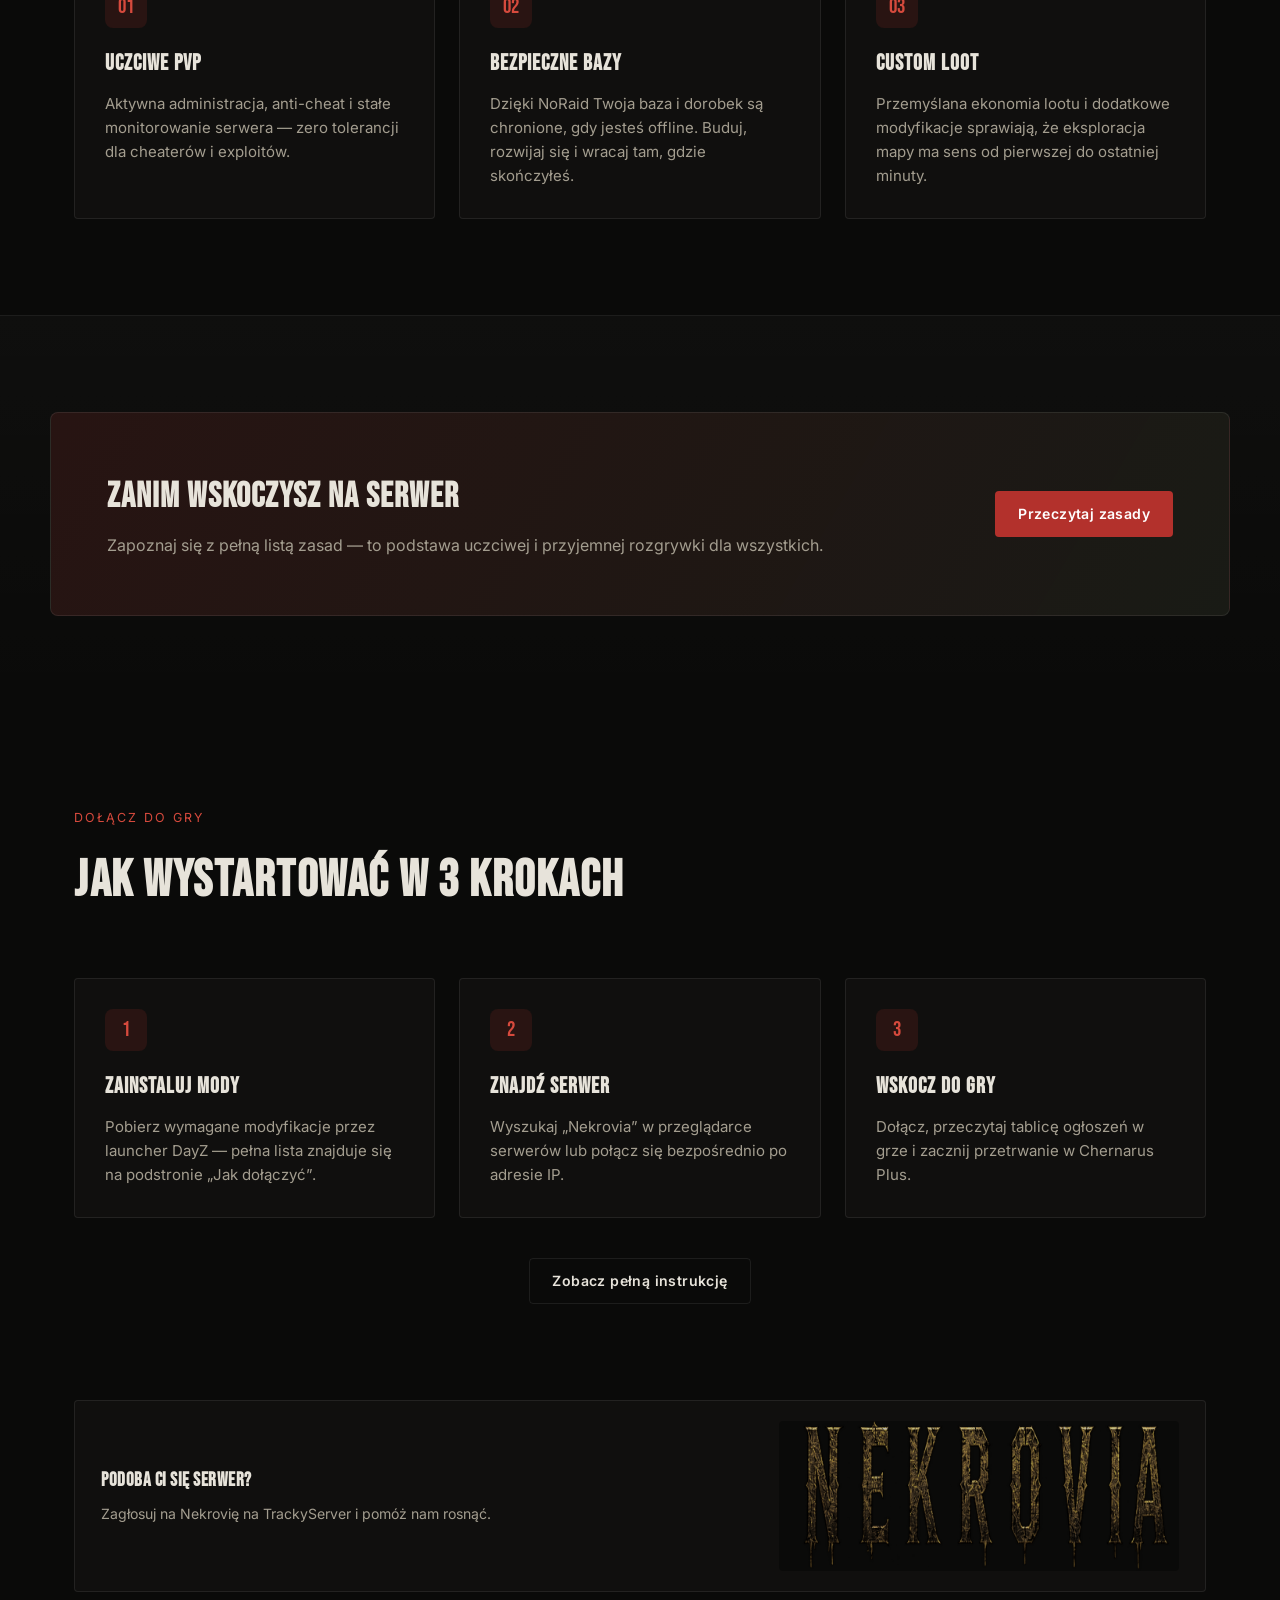
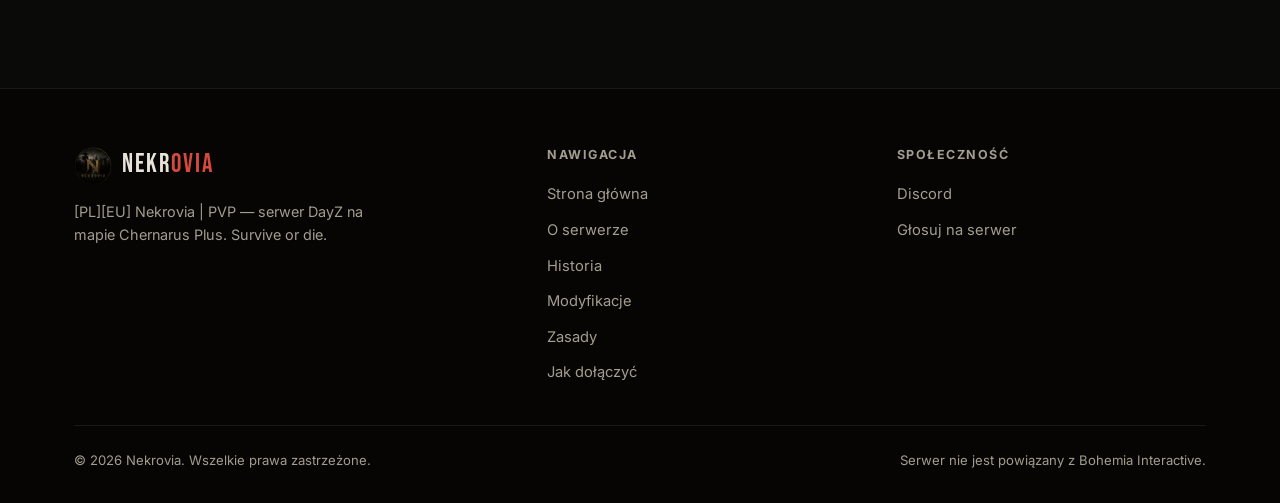
==== commit 624c08c9: "Replace 800x300 banner with the new wordmark, tone-matched to the old Colour-matched the new artwork" ====
--- a/index.html
+++ b/index.html
@@ -14,12 +14,12 @@
 <meta property="og:title" content="Nekrovia | [PL][EU] Serwer DayZ PVP/PVE" />
 <meta property="og:description" content="Nekrovia — serwer DayZ PVP/PVE na mapie Chernarus Plus. NoRaid, custom loot, aktywna społeczność. Dołącz już dziś!" />
 <meta property="og:url" content="https://nekrovia.pl/" />
-<meta property="og:image" content="https://nekrovia.pl/images/800x300.png" />
+<meta property="og:image" content="https://nekrovia.pl/images/800x300.png?v=2" />
 <meta property="og:locale" content="pl_PL" />
 <meta name="twitter:card" content="summary_large_image" />
 <meta name="twitter:title" content="Nekrovia | [PL][EU] Serwer DayZ PVP/PVE" />
 <meta name="twitter:description" content="Nekrovia — serwer DayZ PVP/PVE na mapie Chernarus Plus. NoRaid, custom loot, aktywna społeczność. Dołącz już dziś!" />
-<meta name="twitter:image" content="https://nekrovia.pl/images/800x300.png" />
+<meta name="twitter:image" content="https://nekrovia.pl/images/800x300.png?v=2" />
 <link rel="icon" href="images/logo-200.png?v=2" />
 <link rel="preconnect" href="https://fonts.googleapis.com">
 <link rel="preconnect" href="https://fonts.gstatic.com" crossorigin>
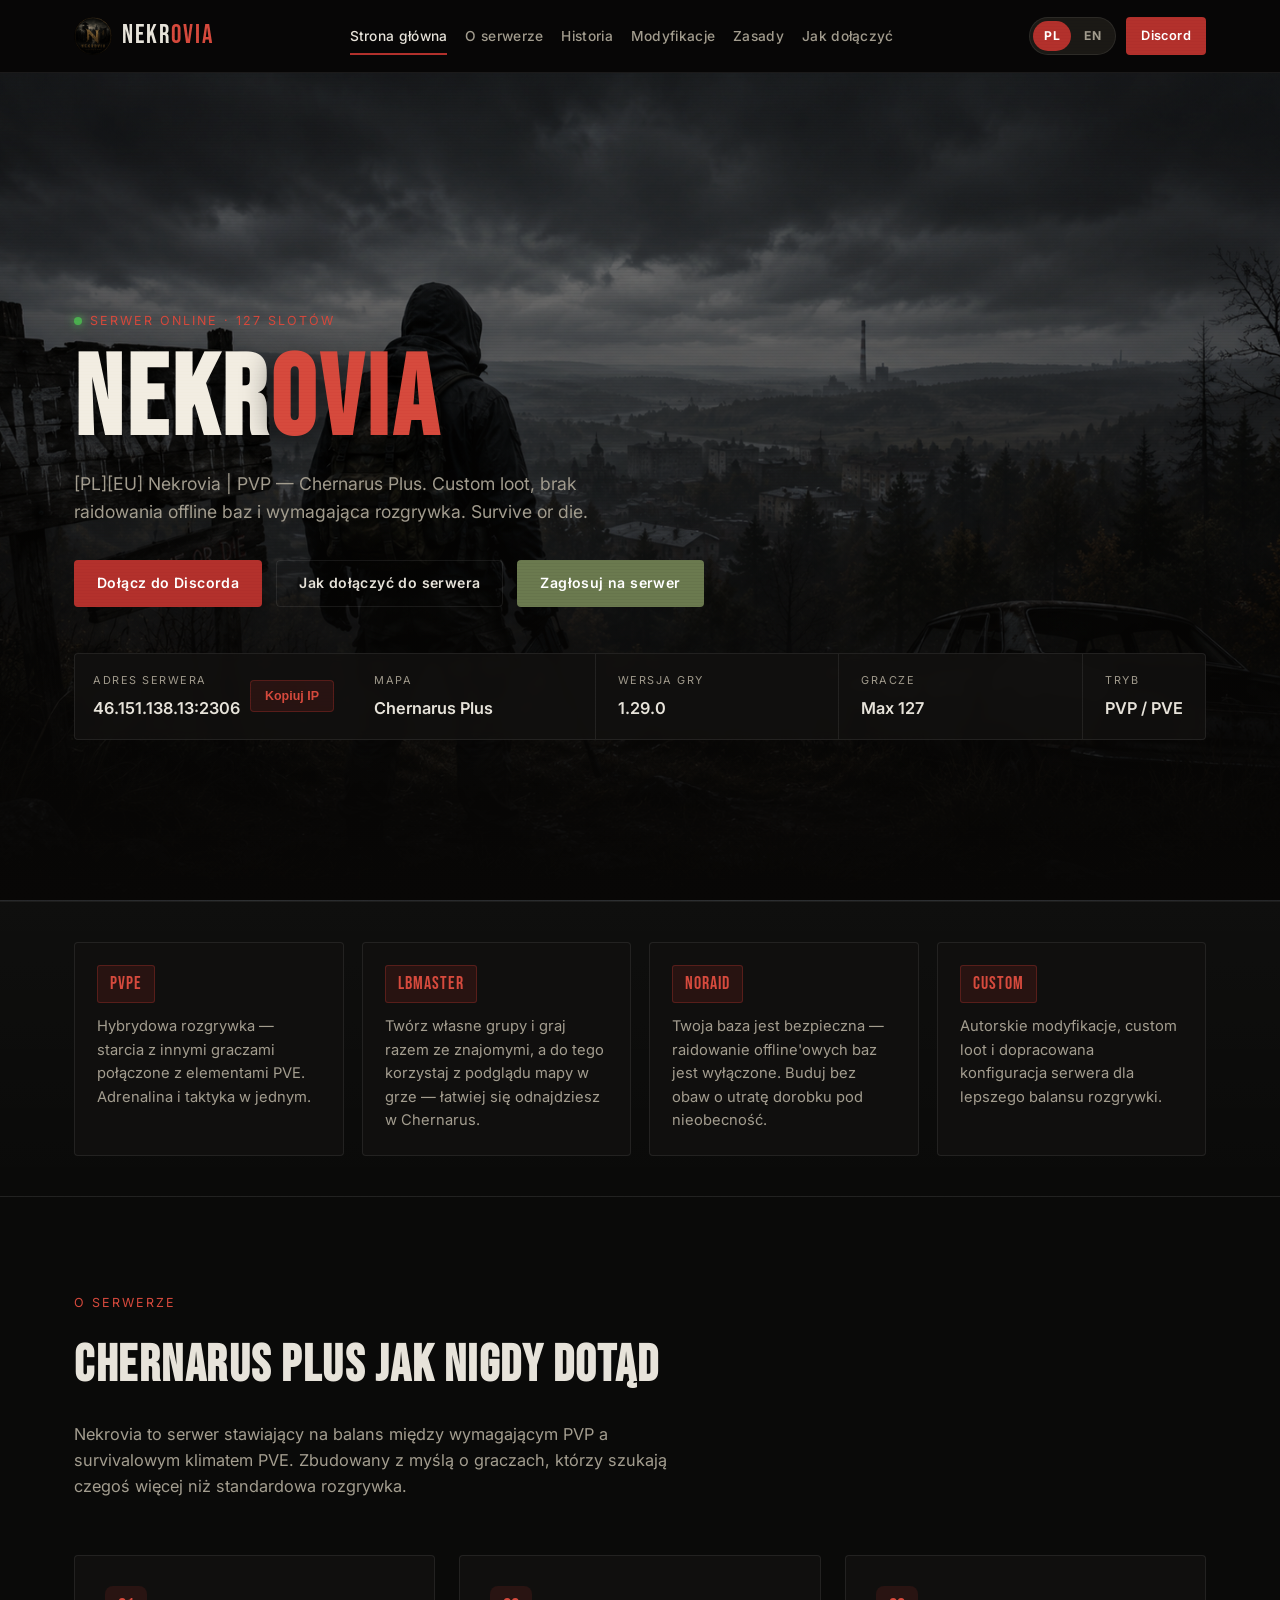
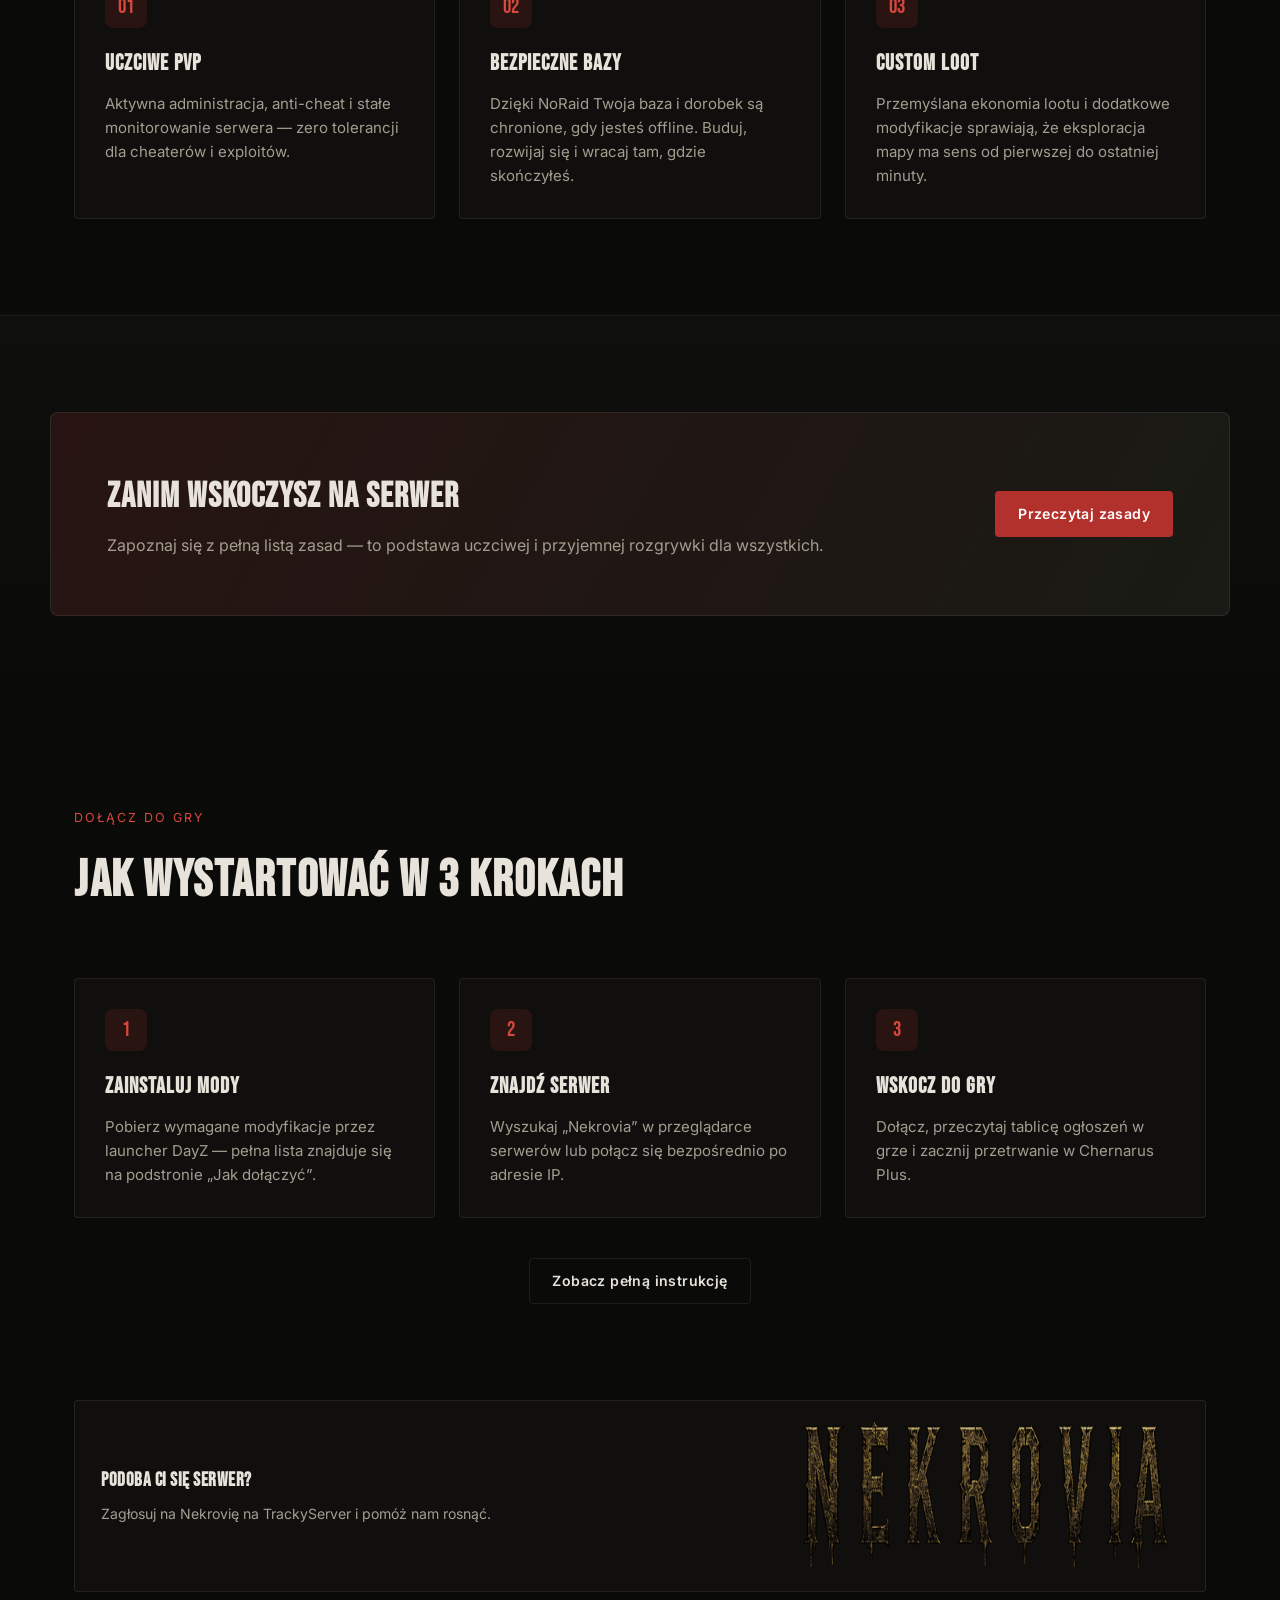
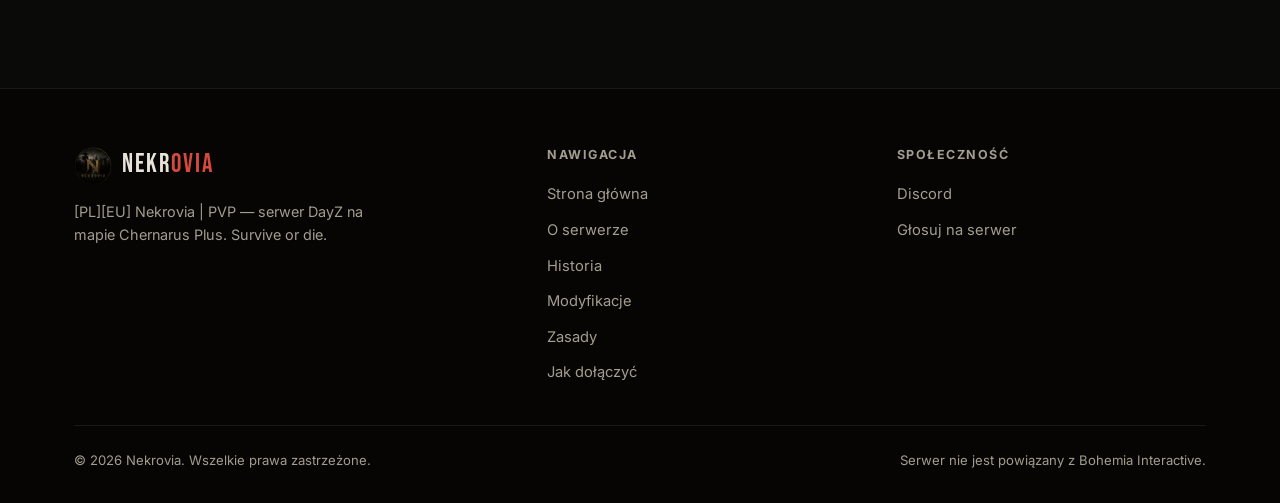
==== commit 9d584263: "Version the on-page banner img so the new artwork actually shows The og:image tags were versioned bu" ====
--- a/index.html
+++ b/index.html
@@ -189,7 +189,7 @@
         <span>Zagłosuj na Nekrovię na TrackyServer i pomóż nam rosnąć.</span>
       </div>
       <a href="https://trackyserver.com/server/3524642" target="_blank" rel="noopener">
-        <img src="images/800x300.png" width="400" height="150" style="max-width:400px; border-radius:4px;" alt="Nekrovia — zagłosuj na serwer" />
+        <img src="images/800x300.png?v=2" width="400" height="150" style="max-width:400px; border-radius:4px;" alt="Nekrovia — zagłosuj na serwer" />
       </a>
     </div>
   </div>
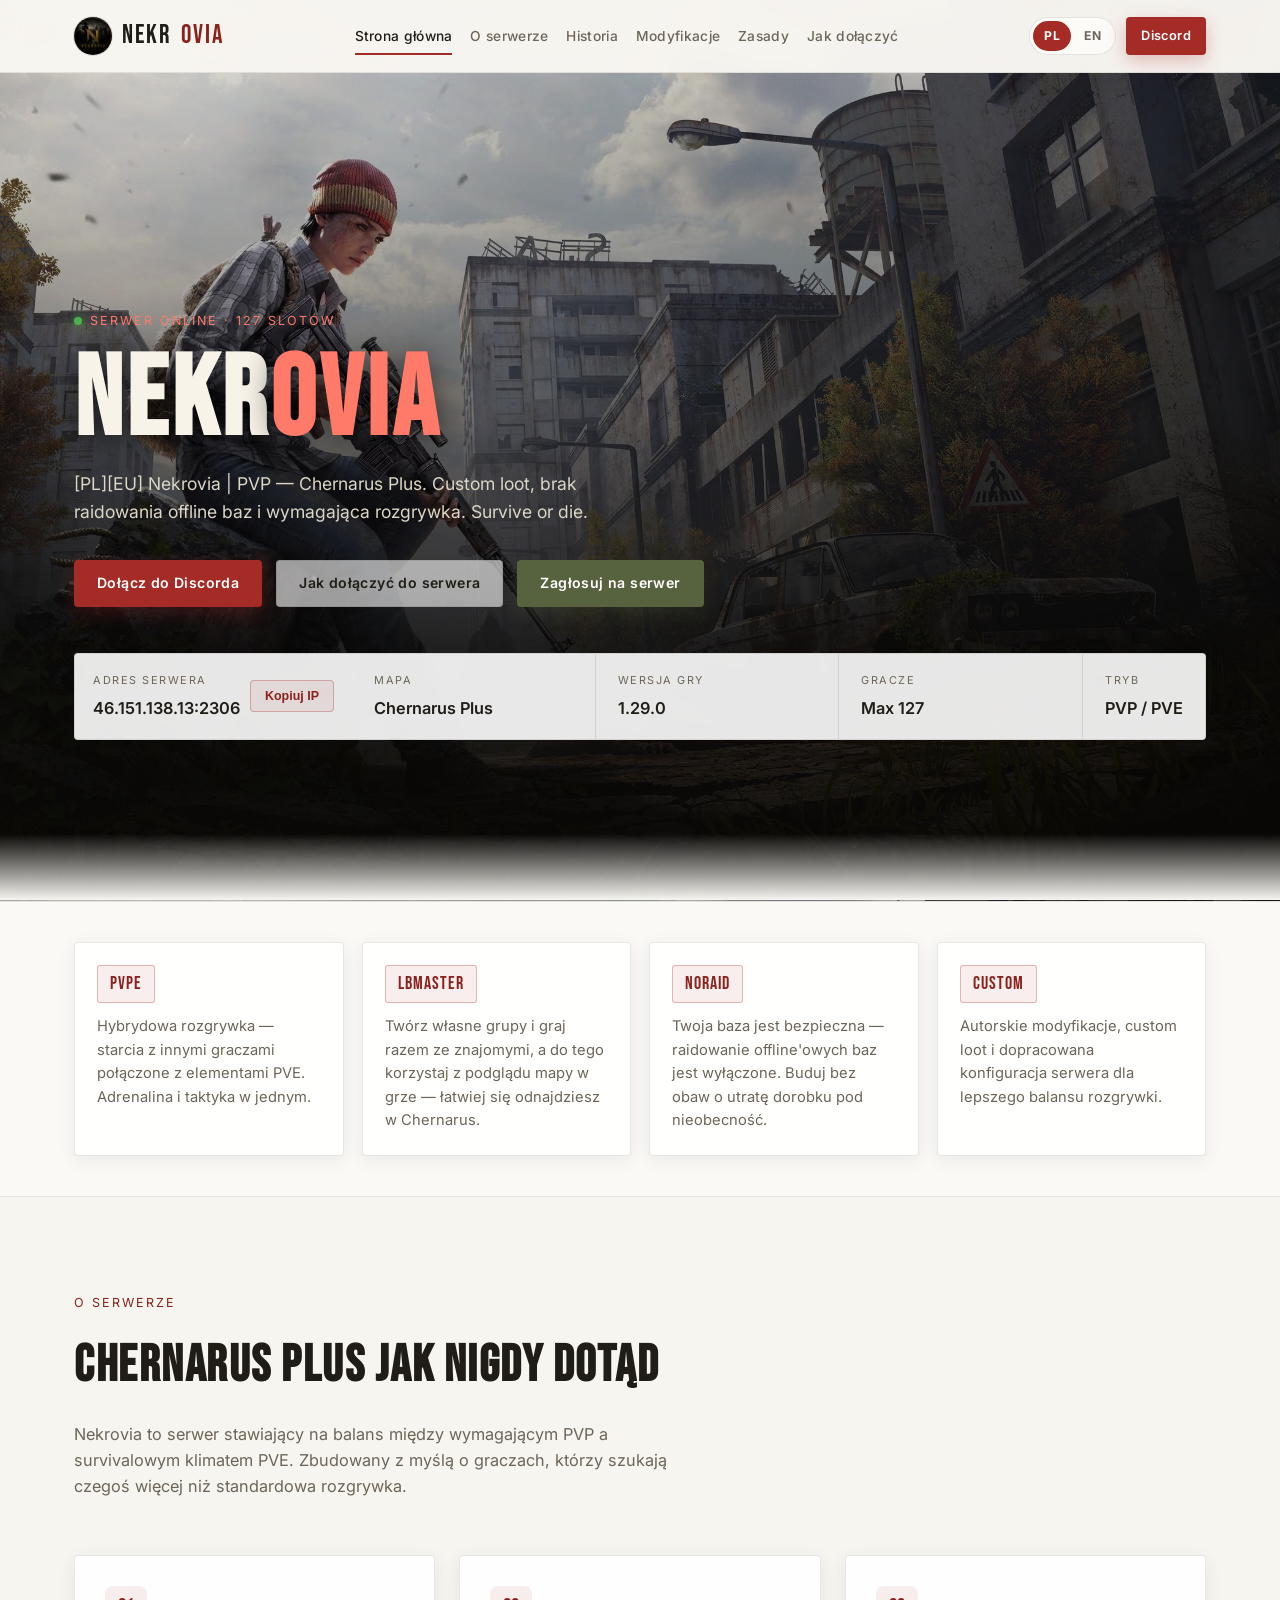
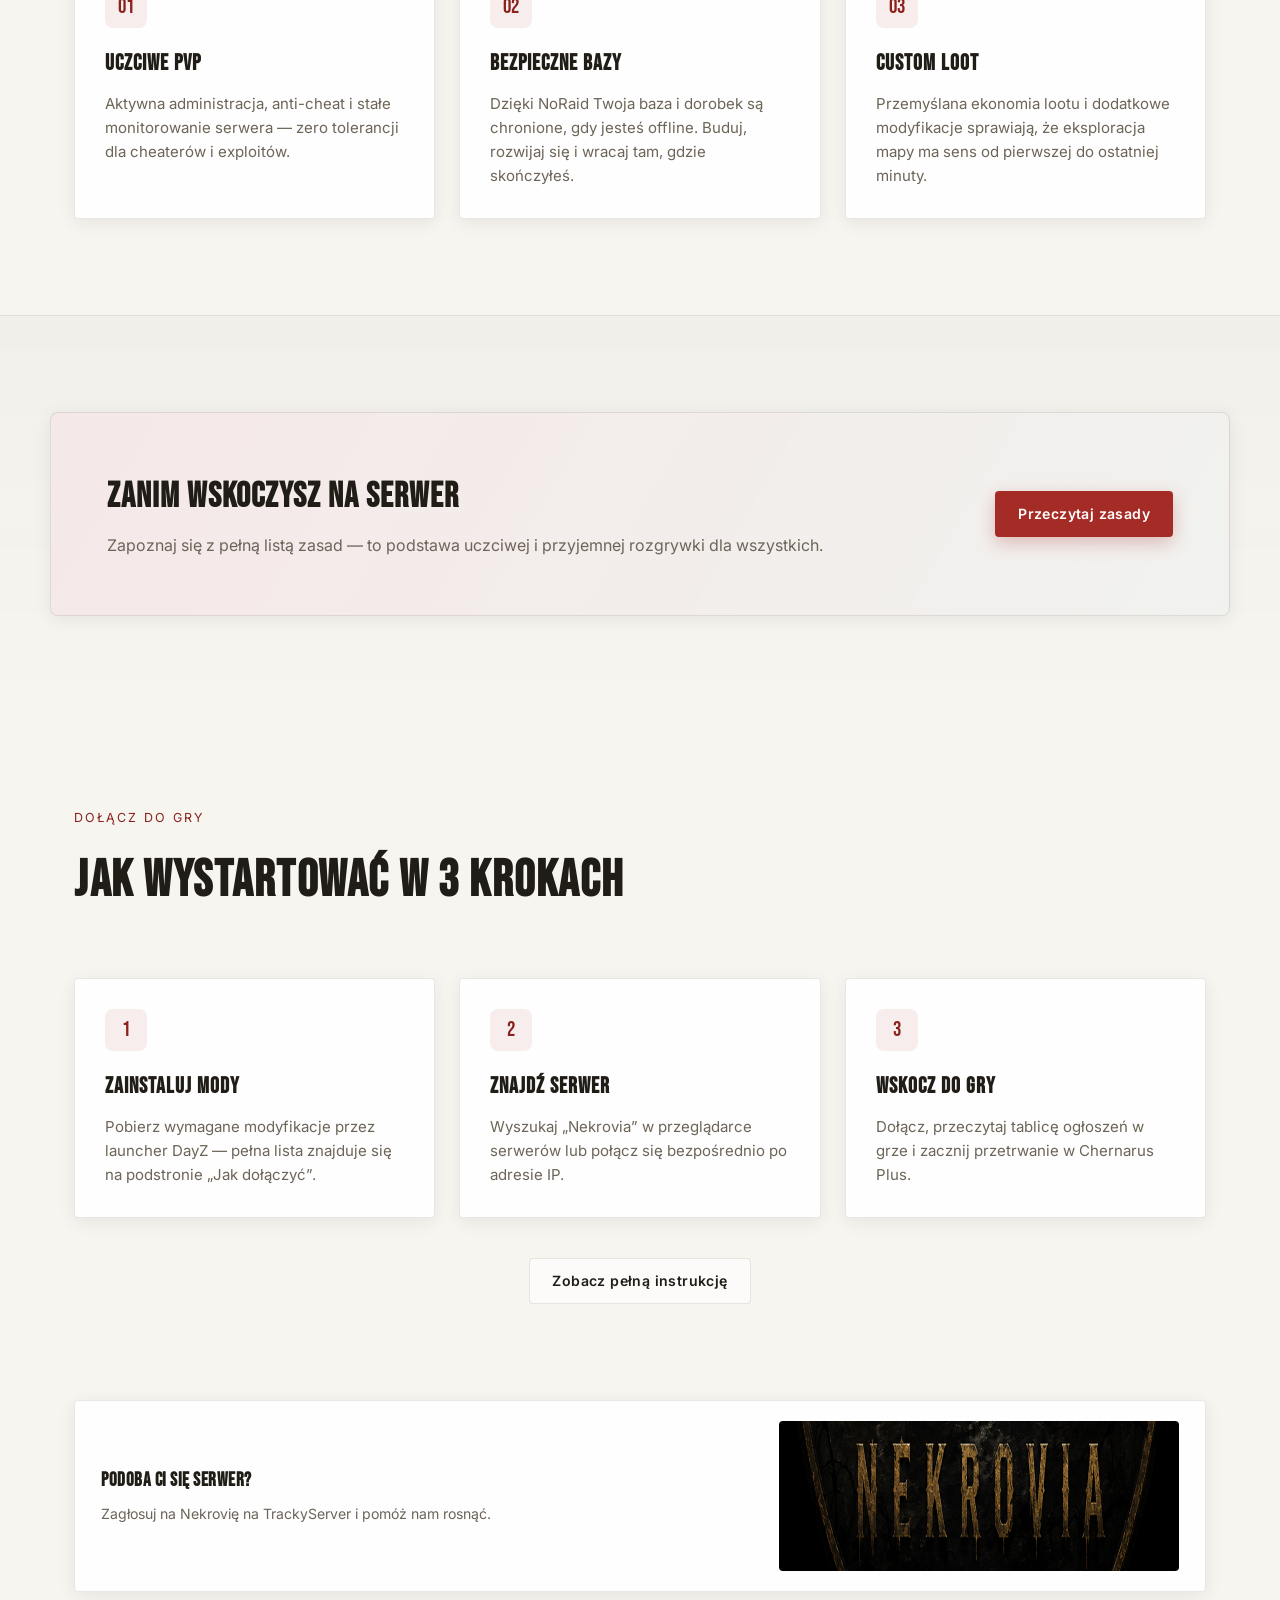
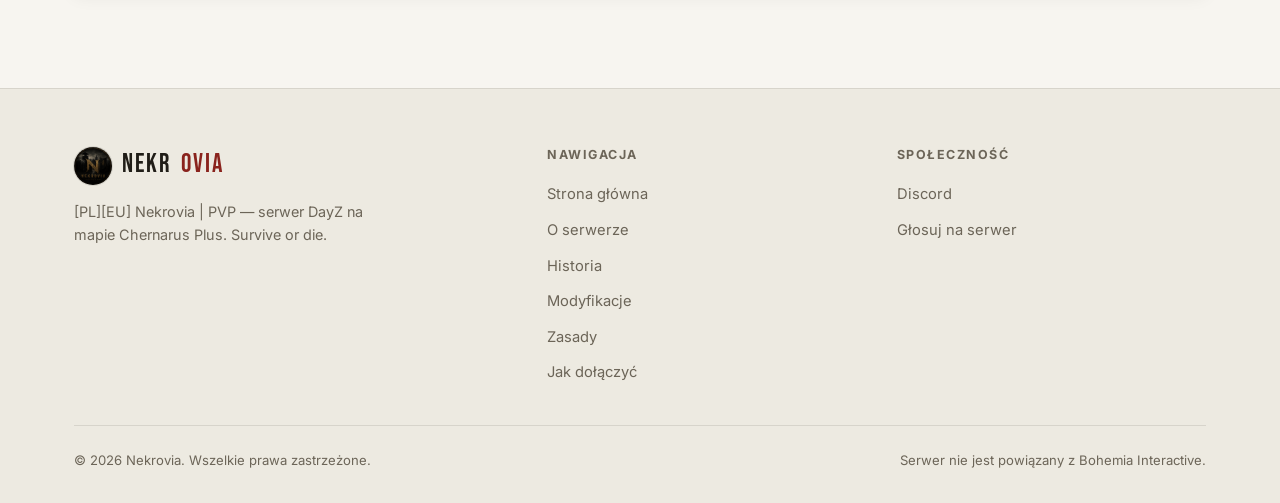
==== commit 75050fa6: "wip: local snapshot before syncing with existing GitHub repo" ====
--- a/index.html
+++ b/index.html
@@ -5,32 +5,17 @@
 <meta name="viewport" content="width=device-width, initial-scale=1.0" />
 <title>Nekrovia | [PL][EU] Serwer DayZ PVP/PVE</title>
 <meta name="description" content="Nekrovia — serwer DayZ PVP/PVE na mapie Chernarus Plus. NoRaid, custom loot, aktywna społeczność. Dołącz już dziś!" />
-<meta name="keywords" content="dayz, dayz serwer, serwer dayz, serwer, dayz pvp, dayz pve, dayz polska, dayz pl, nekrovia, serwer nekrovia, chernarus plus, najlepszy serwer dayz, ranking serwerów dayz, dayz noraid, dayz custom loot, dayz modded, dayz survival, dayz zombie, dayz apocalypse, dayz społeczność, dayz eu, dayz europe, dayz online, dołącz do serwera dayz, dayz 2026, najlepszy serwer, najlepsze serwery dayz, serwery dayz, dayz chernarus, dayz standalone, dayz graj online" />
-<link rel="canonical" href="https://nekrovia.pl/" />
-<link rel="alternate" hreflang="pl" href="https://nekrovia.pl/" />
-<link rel="alternate" hreflang="en" href="https://nekrovia.pl/en/" />
-<link rel="alternate" hreflang="x-default" href="https://nekrovia.pl/" />
-<meta property="og:type" content="website" />
-<meta property="og:title" content="Nekrovia | [PL][EU] Serwer DayZ PVP/PVE" />
-<meta property="og:description" content="Nekrovia — serwer DayZ PVP/PVE na mapie Chernarus Plus. NoRaid, custom loot, aktywna społeczność. Dołącz już dziś!" />
-<meta property="og:url" content="https://nekrovia.pl/" />
-<meta property="og:image" content="https://nekrovia.pl/images/800x300.png?v=2" />
-<meta property="og:locale" content="pl_PL" />
-<meta name="twitter:card" content="summary_large_image" />
-<meta name="twitter:title" content="Nekrovia | [PL][EU] Serwer DayZ PVP/PVE" />
-<meta name="twitter:description" content="Nekrovia — serwer DayZ PVP/PVE na mapie Chernarus Plus. NoRaid, custom loot, aktywna społeczność. Dołącz już dziś!" />
-<meta name="twitter:image" content="https://nekrovia.pl/images/800x300.png?v=2" />
-<link rel="icon" href="images/logo-200.png?v=2" />
+<link rel="icon" href="images/logo-200.png" />
 <link rel="preconnect" href="https://fonts.googleapis.com">
 <link rel="preconnect" href="https://fonts.gstatic.com" crossorigin>
 <link href="https://fonts.googleapis.com/css2?family=Bebas+Neue&family=Inter:wght@400;500;600;700&display=swap" rel="stylesheet">
-<link rel="stylesheet" href="css/style.css?v=2" />
+<link rel="stylesheet" href="css/style.css" />
 </head>
 <body>
 
 <header class="navbar" id="navbar">
   <div class="container navbar-inner">
-    <a href="index.html" class="brand"><img src="images/logo-200.png" alt="Nekrovia" class="brand-logo" /><span class="brand-text">NEKR<span>OVIA</span></span></a>
+    <a href="index.html" class="brand"><img src="images/logo-200.png" alt="Nekrovia" class="brand-logo" />NEKR<span>OVIA</span></a>
     <nav class="nav-links" id="navLinks">
       <a href="index.html" class="active">Strona główna</a>
       <a href="o-serwerze.html">O serwerze</a>
@@ -138,7 +123,7 @@
   </div>
 </section>
 
-<section id="zasady" style="border-top:1px solid var(--border); background:linear-gradient(180deg, rgba(255,255,255,0.02), transparent);">
+<section id="zasady" style="border-top:1px solid var(--border); background:linear-gradient(180deg, rgba(20,18,14,0.025), transparent);">
   <div class="container cta-banner">
     <div>
       <h2>Zanim wskoczysz na serwer</h2>
@@ -189,7 +174,7 @@
         <span>Zagłosuj na Nekrovię na TrackyServer i pomóż nam rosnąć.</span>
       </div>
       <a href="https://trackyserver.com/server/3524642" target="_blank" rel="noopener">
-        <img src="images/800x300.png?v=2" width="400" height="150" style="max-width:400px; border-radius:4px;" alt="Nekrovia — zagłosuj na serwer" />
+        <img src="images/800x300.png" width="400" height="150" style="max-width:400px; border-radius:4px;" alt="Nekrovia — zagłosuj na serwer" />
       </a>
     </div>
   </div>
@@ -199,7 +184,7 @@
   <div class="container">
     <div class="footer-grid">
       <div class="footer-brand">
-        <a href="index.html" class="brand"><img src="images/logo-200.png" alt="Nekrovia" class="brand-logo" /><span class="brand-text">NEKR<span>OVIA</span></span></a>
+        <a href="index.html" class="brand"><img src="images/logo-200.png" alt="Nekrovia" class="brand-logo" />NEKR<span>OVIA</span></a>
         <p>[PL][EU] Nekrovia | PVP — serwer DayZ na mapie Chernarus Plus. Survive or die.</p>
       </div>
       <div class="footer-col">
--- a/css/style.css
+++ b/css/style.css
@@ -1,17 +1,23 @@
 :root {
-  --bg: #0a0a09;
-  --bg-panel: rgba(18, 17, 15, 0.88);
-  --bg-panel-light: rgba(30, 28, 24, 0.9);
-  --border: rgba(255, 255, 255, 0.08);
-  --text: #e7e3da;
-  --text-dim: #a39d8f;
-  --accent: #b3312c;
-  --accent-light: #d64a3d;
-  --accent-dim: rgba(179, 49, 44, 0.15);
-  --olive: #6b7a4f;
-  --olive-dim: rgba(107, 122, 79, 0.15);
+  --bg: #f7f5f0;
+  --bg-soft: #edeae1;
+  --bg-panel: rgba(255, 255, 255, 0.90);
+  --bg-panel-light: rgba(255, 255, 255, 0.62);
+  --bg-panel-solid: #ffffff;
+  --border: rgba(24, 20, 14, 0.10);
+  --text: #201d17;
+  --text-dim: #6c6558;
+  --accent: #a52c26;
+  --accent-light: #8a231d;
+  --accent-dim: rgba(165, 44, 38, 0.08);
+  --olive: #57623f;
+  --olive-dim: rgba(87, 98, 63, 0.10);
   --radius: 4px;
-  --shadow: 0 10px 30px rgba(0, 0, 0, 0.5);
+  --shadow: 0 16px 40px rgba(24, 20, 14, 0.12);
+  --shadow-sm: 0 4px 18px rgba(24, 20, 14, 0.07);
+  --hero-text: #f7f3e8;
+  --hero-text-dim: #dcd6c6;
+  --hero-accent: #ff7a68;
   --font-head: "Bebas Neue", "Oswald", sans-serif;
   --font-body: "Inter", "Segoe UI", sans-serif;
 }
@@ -28,7 +34,14 @@
 }
 
 body {
-  background: var(--bg);
+  background-color: var(--bg);
+  background-image:
+    linear-gradient(180deg, rgba(247, 245, 240, 0.88) 0%, rgba(247, 245, 240, 0.94) 45%, rgba(247, 245, 240, 0.97) 100%),
+    url("../images/bg-dayz.jpg");
+  background-repeat: no-repeat, no-repeat;
+  background-position: center top, center 15%;
+  background-size: cover, cover;
+  background-attachment: fixed, fixed;
   color: var(--text);
   font-family: var(--font-body);
   line-height: 1.6;
@@ -37,6 +50,12 @@
   width: 100%;
 }
 
+@media (max-width: 720px) {
+  body {
+    background-attachment: scroll, scroll;
+  }
+}
+
 img {
   max-width: 100%;
   display: block;
@@ -57,28 +76,11 @@
   padding: 0 24px;
 }
 
-body::before {
-  content: "";
-  position: fixed;
-  inset: 0;
-  pointer-events: none;
-  z-index: 999;
-  background-image: repeating-linear-gradient(
-    0deg,
-    rgba(0, 0, 0, 0.15) 0px,
-    rgba(0, 0, 0, 0.15) 1px,
-    transparent 1px,
-    transparent 3px
-  );
-  opacity: 0.25;
-  mix-blend-mode: overlay;
-}
-
 .navbar {
   position: sticky;
   top: 0;
   z-index: 500;
-  background: rgba(8, 7, 6, 0.85);
+  background: rgba(247, 245, 240, 0.86);
   backdrop-filter: blur(10px);
   border-bottom: 1px solid var(--border);
 }
@@ -106,9 +108,10 @@
   border-radius: 50%;
   object-fit: cover;
   flex: none;
-}
-
-.brand-text span {
+  box-shadow: 0 0 0 1px var(--border);
+}
+
+.brand span {
   color: var(--accent-light);
 }
 
@@ -231,6 +234,7 @@
 .btn-primary {
   background: var(--accent);
   color: #fff;
+  box-shadow: 0 6px 18px rgba(165, 44, 38, 0.28);
 }
 
 .btn-primary:hover {
@@ -239,23 +243,24 @@
 }
 
 .btn-outline {
-  background: transparent;
+  background: rgba(255, 255, 255, 0.6);
   color: var(--text);
   border-color: var(--border);
 }
 
 .btn-outline:hover {
   border-color: var(--text-dim);
-  background: rgba(255, 255, 255, 0.04);
+  background: rgba(255, 255, 255, 0.85);
 }
 
 .btn-olive {
   background: var(--olive);
   color: #fff;
+  box-shadow: 0 6px 18px rgba(87, 98, 63, 0.25);
 }
 
 .btn-olive:hover {
-  background: #7c8d5c;
+  background: #46512f;
   transform: translateY(-1px);
 }
 
@@ -269,10 +274,10 @@
   min-height: 92vh;
   display: flex;
   align-items: flex-end;
-  background-image: linear-gradient(180deg, rgba(6, 5, 4, 0.35) 0%, rgba(6, 5, 4, 0.55) 55%, rgba(8, 7, 6, 1) 100%),
-    url("../images/background.jpg");
+  background-image: linear-gradient(180deg, rgba(8, 7, 5, 0.15) 0%, rgba(8, 7, 5, 0.45) 40%, rgba(8, 7, 5, 0.82) 70%, rgba(8, 7, 5, 0.93) 92%, var(--bg) 100%),
+    url("../images/bg-dayz.jpg");
   background-size: cover;
-  background-position: center 30%;
+  background-position: center 15%;
   border-bottom: 1px solid var(--border);
 }
 
@@ -288,7 +293,7 @@
   font-size: 0.78rem;
   letter-spacing: 2px;
   text-transform: uppercase;
-  color: var(--accent-light);
+  color: var(--hero-accent);
   margin-bottom: 18px;
 }
 
@@ -306,18 +311,18 @@
   font-size: clamp(3.2rem, 9vw, 7rem);
   letter-spacing: 4px;
   line-height: 0.95;
-  color: #f2ede2;
+  color: var(--hero-text);
   text-shadow: 0 4px 30px rgba(0, 0, 0, 0.6);
 }
 
 .hero h1 span {
-  color: var(--accent-light);
+  color: var(--hero-accent);
 }
 
 .hero-sub {
   margin-top: 14px;
   font-size: 1.1rem;
-  color: var(--text-dim);
+  color: var(--hero-text-dim);
   max-width: 560px;
 }
 
@@ -334,6 +339,7 @@
   border: 1px solid var(--border);
   border-radius: var(--radius);
   backdrop-filter: blur(6px);
+  box-shadow: var(--shadow);
   display: grid;
   grid-template-columns: repeat(4, 1fr) auto;
   overflow: hidden;
@@ -383,7 +389,7 @@
 
 .copy-btn {
   background: var(--accent-dim);
-  border: 1px solid rgba(179, 49, 44, 0.35);
+  border: 1px solid rgba(165, 44, 38, 0.3);
   color: var(--accent-light);
   padding: 8px 14px;
   border-radius: var(--radius);
@@ -395,13 +401,13 @@
 }
 
 .copy-btn:hover {
-  background: rgba(179, 49, 44, 0.28);
+  background: rgba(165, 44, 38, 0.16);
 }
 
 .copy-btn.copied {
   background: var(--olive-dim);
-  color: #a9c17c;
-  border-color: rgba(107, 122, 79, 0.4);
+  color: #3f5c28;
+  border-color: rgba(87, 98, 63, 0.4);
 }
 
 section {
@@ -445,7 +451,7 @@
   padding: 40px 0;
   border-top: 1px solid var(--border);
   border-bottom: 1px solid var(--border);
-  background: linear-gradient(180deg, rgba(255, 255, 255, 0.02), transparent);
+  background: rgba(255, 255, 255, 0.35);
 }
 
 .tags-grid {
@@ -459,6 +465,7 @@
   border: 1px solid var(--border);
   border-radius: var(--radius);
   padding: 22px;
+  box-shadow: var(--shadow-sm);
 }
 
 .tag-card .badge {
@@ -467,7 +474,7 @@
   font-size: 1.1rem;
   letter-spacing: 1px;
   color: var(--accent-light);
-  border: 1px solid rgba(179, 49, 44, 0.35);
+  border: 1px solid rgba(165, 44, 38, 0.3);
   background: var(--accent-dim);
   padding: 4px 12px;
   border-radius: 3px;
@@ -490,12 +497,14 @@
   border: 1px solid var(--border);
   border-radius: var(--radius);
   padding: 30px;
-  transition: border-color 0.2s ease, transform 0.2s ease;
+  box-shadow: var(--shadow-sm);
+  transition: border-color 0.2s ease, transform 0.2s ease, box-shadow 0.2s ease;
 }
 
 .card:hover {
-  border-color: rgba(179, 49, 44, 0.4);
+  border-color: rgba(165, 44, 38, 0.35);
   transform: translateY(-3px);
+  box-shadow: var(--shadow);
 }
 
 .card .icon {
@@ -525,7 +534,7 @@
 }
 
 .cta-banner {
-  background: linear-gradient(120deg, rgba(179, 49, 44, 0.14), rgba(107, 122, 79, 0.1)), var(--bg-panel);
+  background: linear-gradient(120deg, rgba(165, 44, 38, 0.10), rgba(87, 98, 63, 0.08)), var(--bg-panel);
   border: 1px solid var(--border);
   border-radius: 8px;
   padding: 56px;
@@ -534,6 +543,7 @@
   justify-content: space-between;
   gap: 32px;
   flex-wrap: wrap;
+  box-shadow: var(--shadow-sm);
 }
 
 .cta-banner h2 {
@@ -577,6 +587,7 @@
   border-radius: 50%;
   border: 1px solid var(--border);
   background: var(--bg-panel);
+  box-shadow: var(--shadow-sm);
   display: flex;
   align-items: center;
   justify-content: center;
@@ -618,6 +629,7 @@
   border: 1px solid var(--border);
   border-radius: 20px;
   color: var(--text-dim);
+  background: rgba(255, 255, 255, 0.5);
 }
 
 .rules-nav a:hover {
@@ -663,6 +675,7 @@
   border-radius: var(--radius);
   color: var(--text-dim);
   font-size: 0.95rem;
+  box-shadow: var(--shadow-sm);
 }
 
 .rule-list li b {
@@ -679,7 +692,7 @@
 
 .rule-list.allow li::before {
   content: "\2714";
-  color: #a9c17c;
+  color: #3f7a1f;
 }
 
 .rule-list.info li::before {
@@ -690,10 +703,10 @@
 
 .notice {
   background: var(--olive-dim);
-  border: 1px solid rgba(107, 122, 79, 0.35);
+  border: 1px solid rgba(87, 98, 63, 0.35);
   border-radius: var(--radius);
   padding: 20px 24px;
-  color: #cdd8b8;
+  color: #3d4a29;
   font-size: 0.92rem;
   margin-bottom: 40px;
 }
@@ -701,7 +714,7 @@
 .page-hero {
   padding: 70px 0 50px;
   border-bottom: 1px solid var(--border);
-  background: linear-gradient(180deg, rgba(179, 49, 44, 0.08), transparent);
+  background: linear-gradient(180deg, rgba(165, 44, 38, 0.06), transparent);
 }
 
 .page-hero .eyebrow {
@@ -728,6 +741,7 @@
   border: 1px solid var(--border);
   border-radius: var(--radius);
   padding: 20px 26px;
+  box-shadow: var(--shadow-sm);
 }
 
 .vote-box img {
@@ -781,7 +795,7 @@
   width: 74px;
   height: 74px;
   border-radius: 50%;
-  background: rgba(179, 49, 44, 0.92);
+  background: rgba(165, 44, 38, 0.92);
   border: 2px solid rgba(255, 255, 255, 0.85);
   color: #fff;
   font-size: 1.6rem;
@@ -810,7 +824,7 @@
   letter-spacing: 1px;
   text-transform: uppercase;
   color: var(--accent-light);
-  border: 1px solid rgba(179, 49, 44, 0.35);
+  border: 1px solid rgba(165, 44, 38, 0.3);
   background: var(--accent-dim);
   padding: 4px 10px;
   border-radius: 3px;
@@ -835,6 +849,7 @@
   padding: 10px;
   max-height: calc(100vh - 120px);
   overflow-y: auto;
+  box-shadow: var(--shadow-sm);
 }
 
 .mod-list-label {
@@ -872,13 +887,13 @@
 }
 
 .mod-list-item:hover {
-  background: rgba(255, 255, 255, 0.04);
+  background: rgba(165, 44, 38, 0.06);
   color: var(--text);
 }
 
 .mod-list-item.active {
   background: var(--accent-dim);
-  border-color: rgba(179, 49, 44, 0.35);
+  border-color: rgba(165, 44, 38, 0.3);
   color: var(--text);
 }
 
@@ -930,6 +945,14 @@
   border: 1px solid var(--border);
   border-radius: 6px;
   margin-bottom: 24px;
+  box-shadow: var(--shadow-sm);
+  overflow: hidden;
+}
+
+.mod-visual img {
+  width: 100%;
+  height: 100%;
+  object-fit: cover;
 }
 
 .mod-panel .video-wrap {
@@ -993,6 +1016,20 @@
   }
 }
 
+.mod-gallery-label {
+  font-size: 0.78rem;
+  letter-spacing: 1px;
+  text-transform: uppercase;
+  color: var(--text-dim);
+  margin: 28px 0 14px;
+  max-width: 720px;
+}
+
+.mod-panel .gallery-grid {
+  max-width: 720px;
+  margin-bottom: 24px;
+}
+
 .gallery-era {
   margin-bottom: 56px;
 }
@@ -1022,6 +1059,7 @@
   cursor: pointer;
   padding: 0;
   background: var(--bg-panel);
+  box-shadow: var(--shadow-sm);
 }
 
 .gallery-item img {
@@ -1029,12 +1067,12 @@
   height: 100%;
   object-fit: cover;
   transition: transform 0.3s ease, filter 0.3s ease;
-  filter: brightness(0.92);
+  filter: brightness(0.98);
 }
 
 .gallery-item:hover img {
   transform: scale(1.06);
-  filter: brightness(1.05);
+  filter: brightness(1.03);
 }
 
 .gallery-item::after {
@@ -1081,9 +1119,9 @@
 .lightbox-prev,
 .lightbox-next {
   position: absolute;
-  background: var(--bg-panel-light);
-  border: 1px solid var(--border);
-  color: var(--text);
+  background: rgba(255, 255, 255, 0.92);
+  border: 1px solid rgba(255, 255, 255, 0.2);
+  color: #201d17;
   cursor: pointer;
   border-radius: 50%;
   width: 46px;
@@ -1098,7 +1136,7 @@
 .lightbox-close:hover,
 .lightbox-prev:hover,
 .lightbox-next:hover {
-  border-color: var(--accent);
+  background: #fff;
   color: var(--accent-light);
 }
 
@@ -1124,7 +1162,7 @@
   bottom: 24px;
   left: 50%;
   transform: translateX(-50%);
-  color: var(--text-dim);
+  color: rgba(247, 245, 240, 0.75);
   font-size: 0.85rem;
   letter-spacing: 1px;
 }
@@ -1144,7 +1182,7 @@
 footer {
   border-top: 1px solid var(--border);
   padding: 56px 0 32px;
-  background: #060504;
+  background: var(--bg-soft);
 }
 
 .footer-grid {
@@ -1224,7 +1262,7 @@
     top: 72px;
     left: 0;
     right: 0;
-    background: rgba(8, 7, 6, 0.98);
+    background: rgba(247, 245, 240, 0.98);
     flex-direction: column;
     padding: 24px;
     border-bottom: 1px solid var(--border);
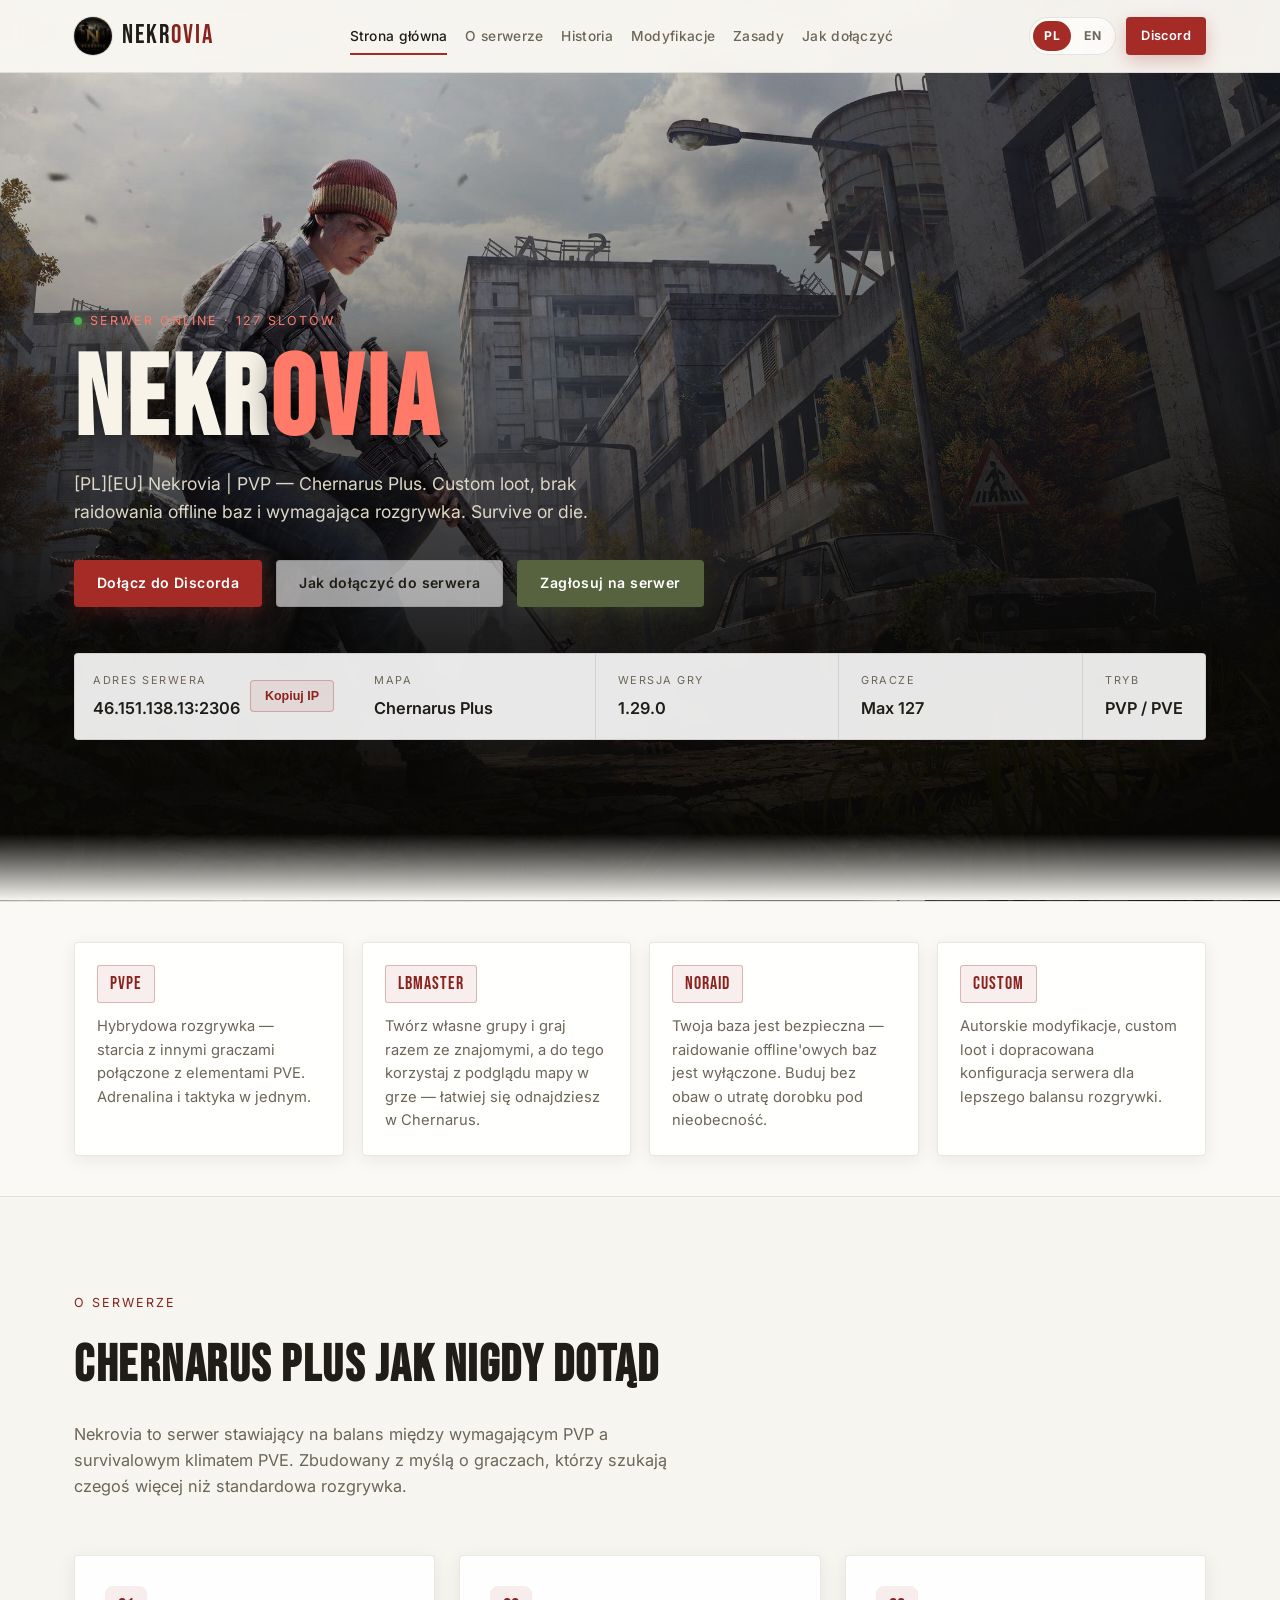
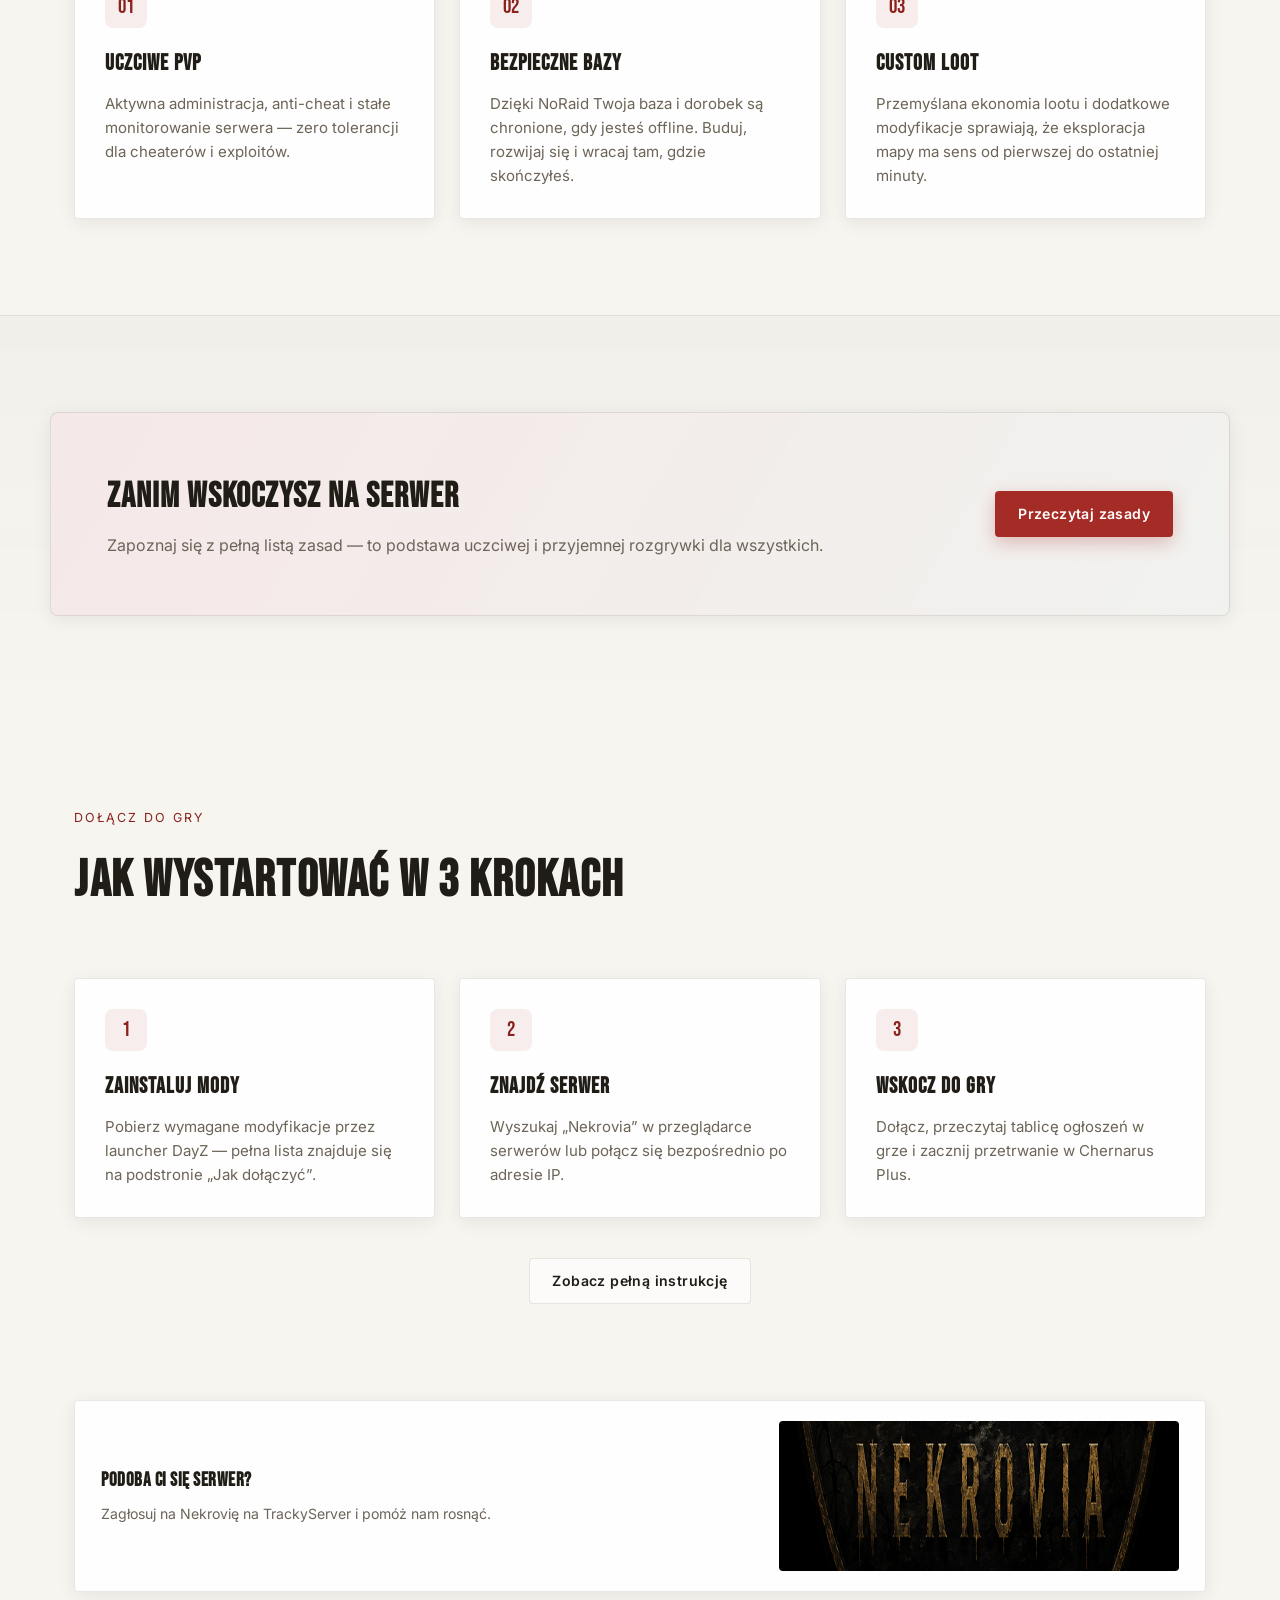
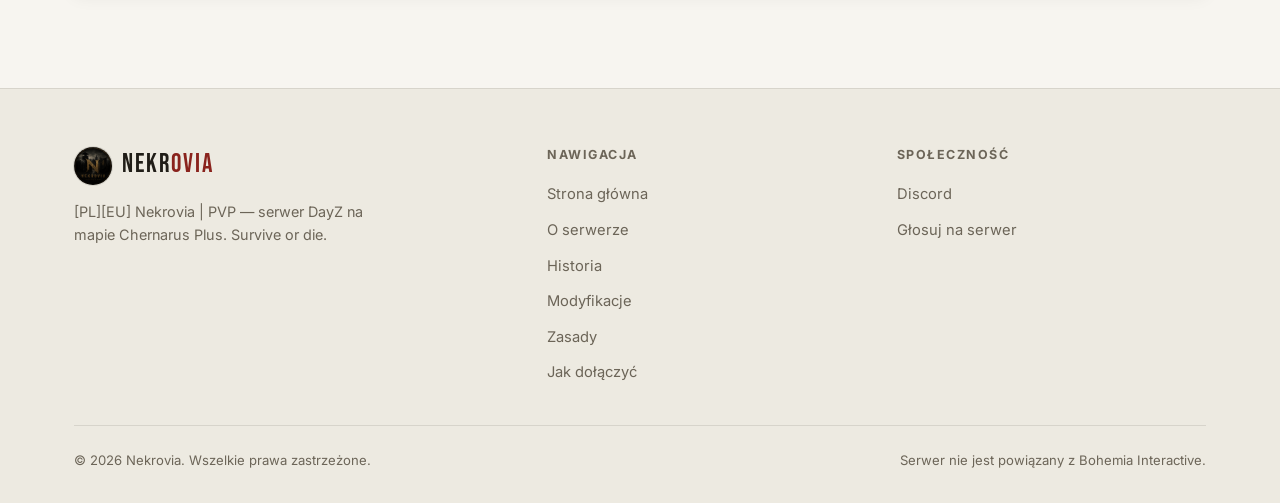
==== commit 1d79579c: "wip: brand-text flex-gap fix + new placement screenshot" ====
--- a/index.html
+++ b/index.html
@@ -15,7 +15,7 @@
 
 <header class="navbar" id="navbar">
   <div class="container navbar-inner">
-    <a href="index.html" class="brand"><img src="images/logo-200.png" alt="Nekrovia" class="brand-logo" />NEKR<span>OVIA</span></a>
+    <a href="index.html" class="brand"><img src="images/logo-200.png" alt="Nekrovia" class="brand-logo" /><span class="brand-text">NEKR<span>OVIA</span></span></a>
     <nav class="nav-links" id="navLinks">
       <a href="index.html" class="active">Strona główna</a>
       <a href="o-serwerze.html">O serwerze</a>
@@ -184,7 +184,7 @@
   <div class="container">
     <div class="footer-grid">
       <div class="footer-brand">
-        <a href="index.html" class="brand"><img src="images/logo-200.png" alt="Nekrovia" class="brand-logo" />NEKR<span>OVIA</span></a>
+        <a href="index.html" class="brand"><img src="images/logo-200.png" alt="Nekrovia" class="brand-logo" /><span class="brand-text">NEKR<span>OVIA</span></span></a>
         <p>[PL][EU] Nekrovia | PVP — serwer DayZ na mapie Chernarus Plus. Survive or die.</p>
       </div>
       <div class="footer-col">
--- a/css/style.css
+++ b/css/style.css
@@ -111,7 +111,7 @@
   box-shadow: 0 0 0 1px var(--border);
 }
 
-.brand span {
+.brand-text span {
   color: var(--accent-light);
 }
 
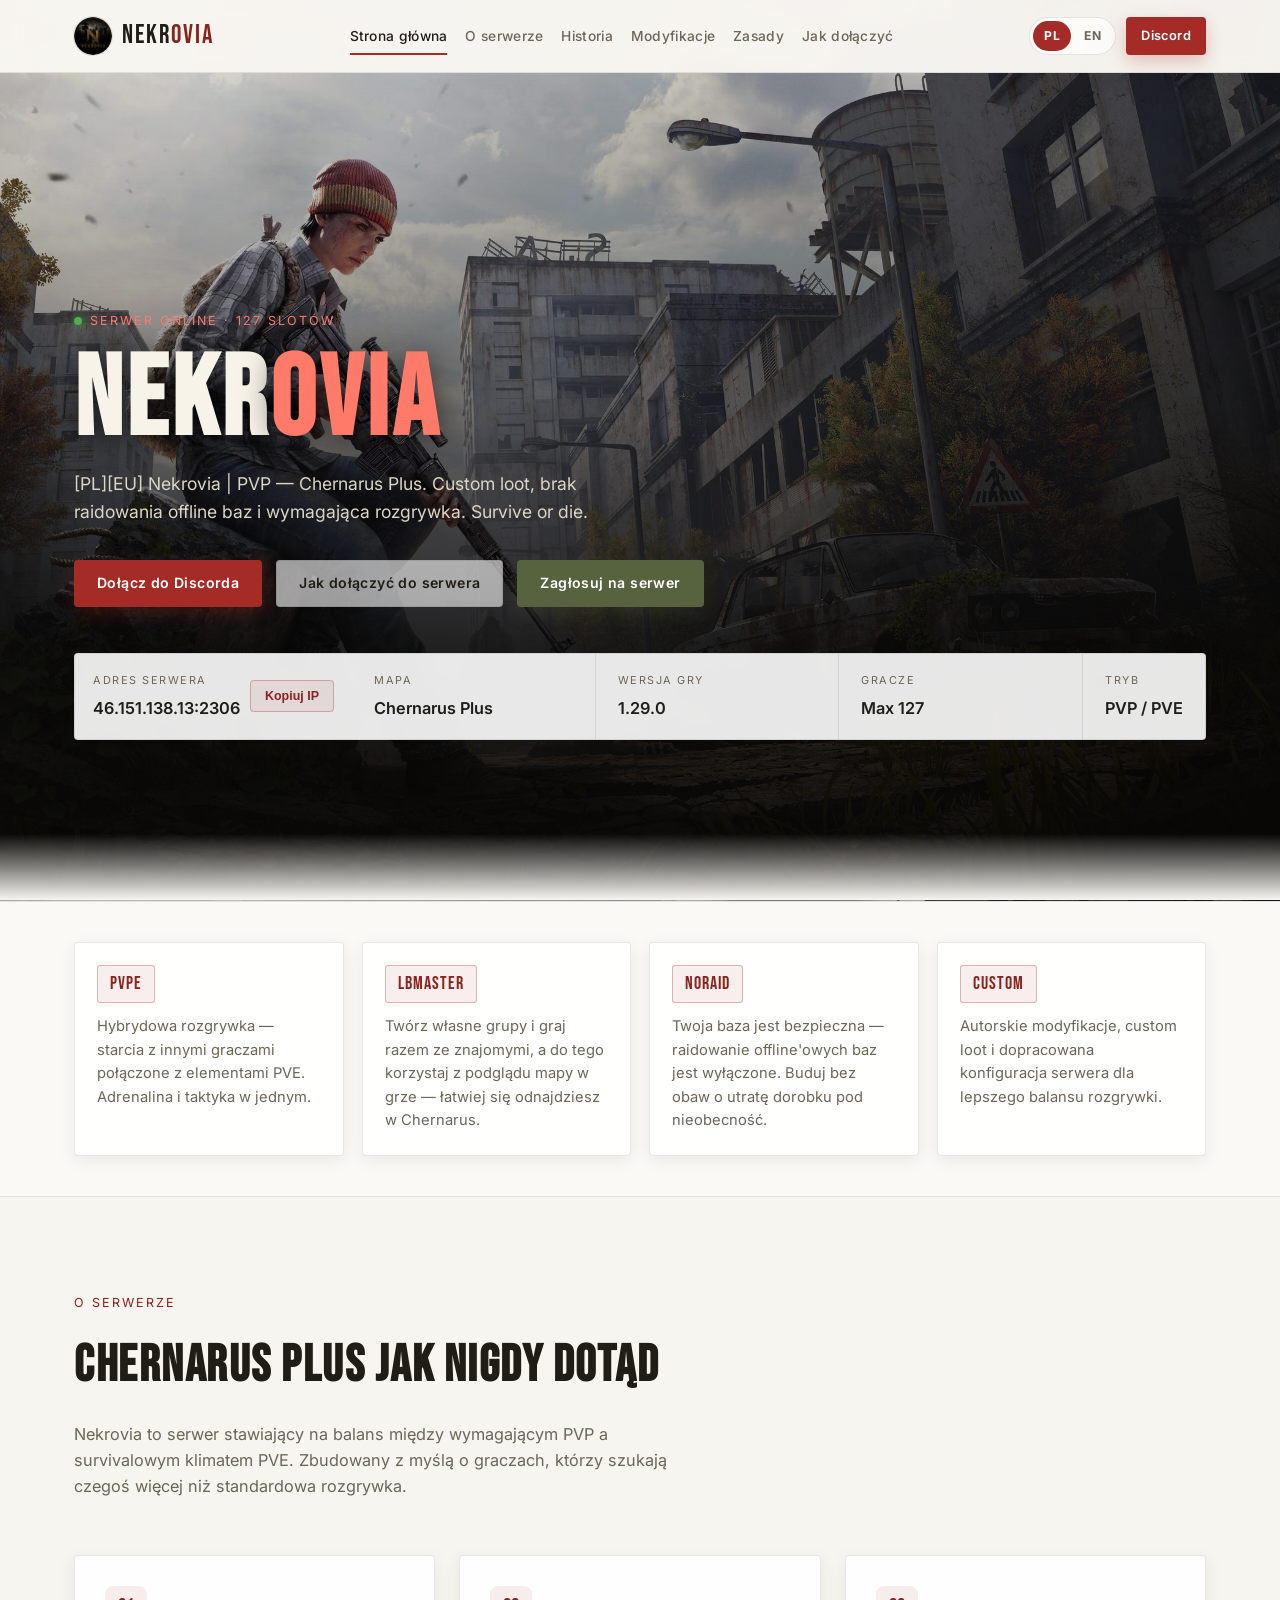
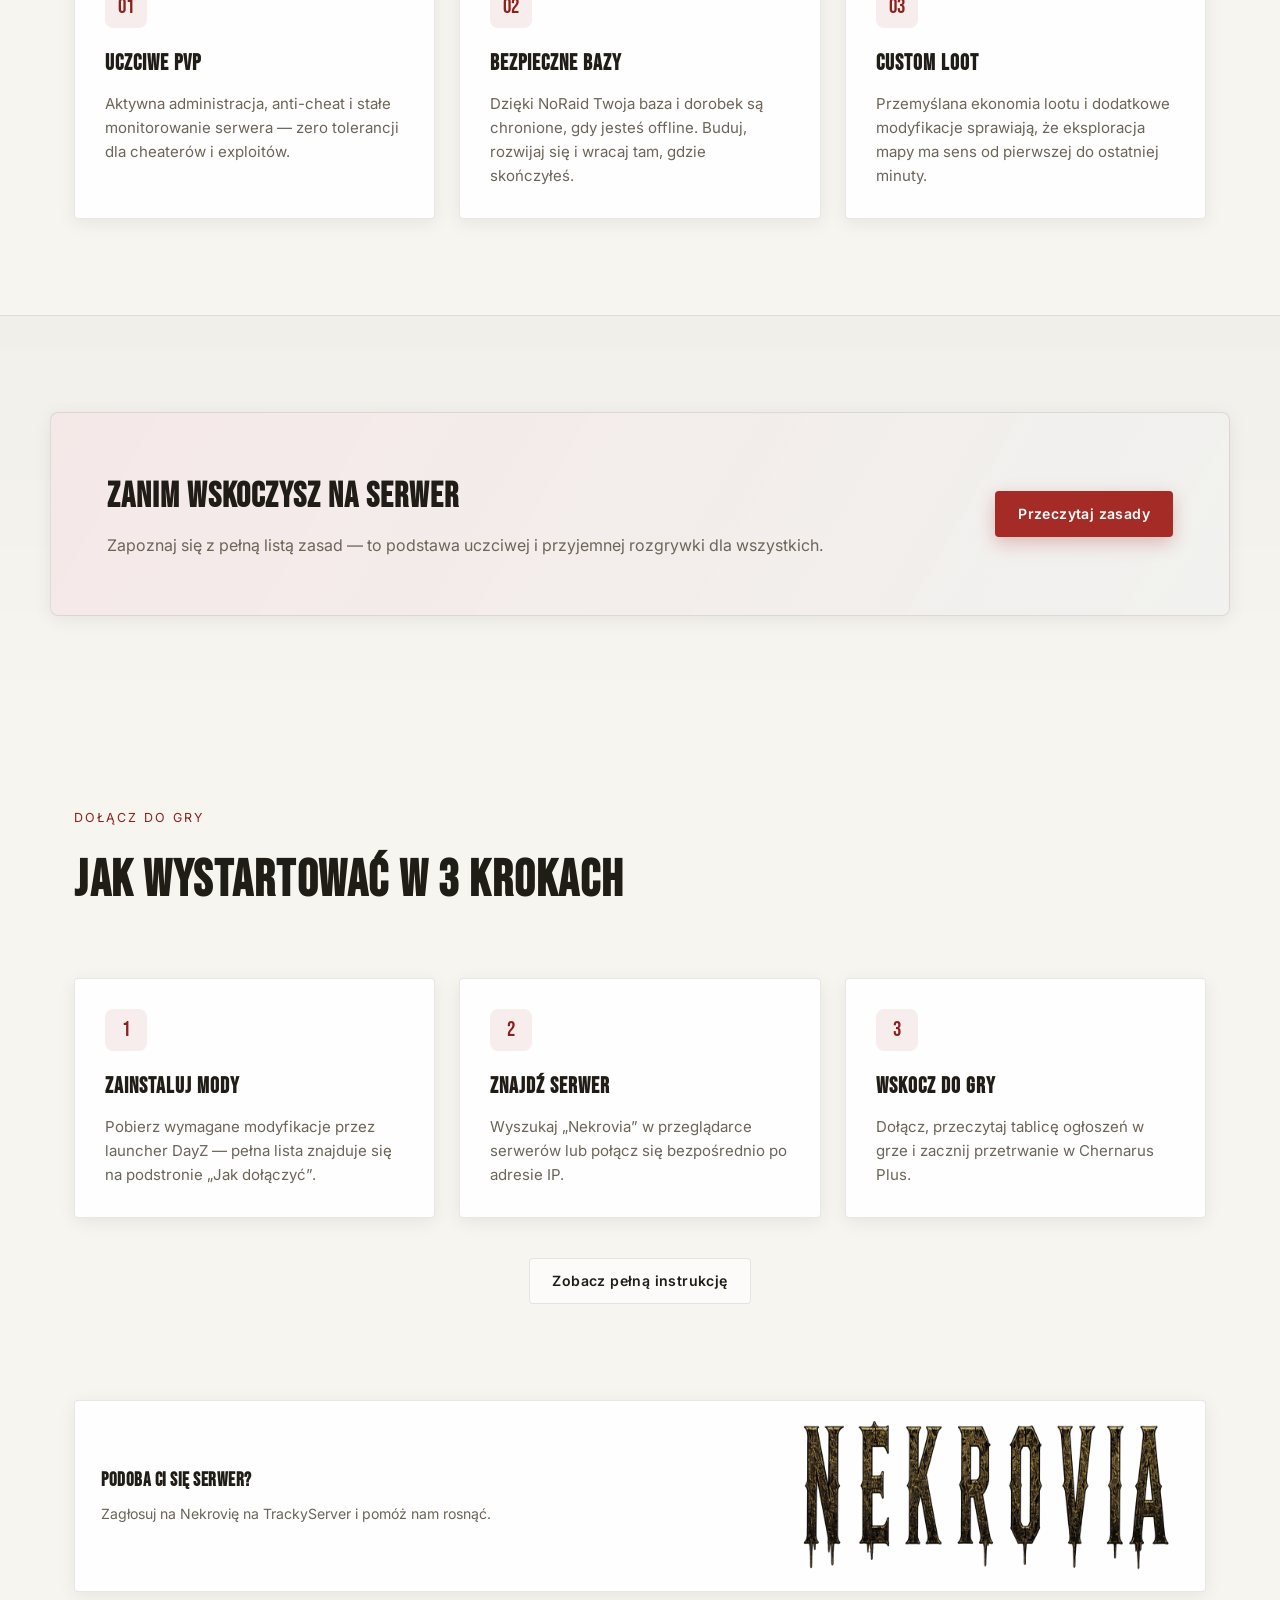
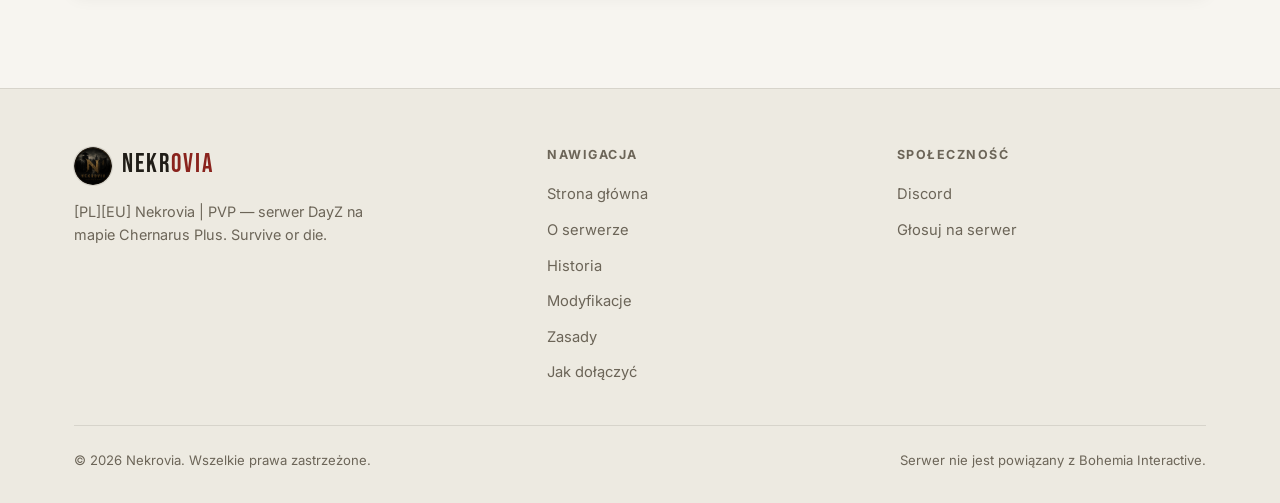
==== commit 8d57daf9: "Merge GitHub SEO/asset fixes with local redesign, new Placement mod, and content corrections" ====
--- a/index.html
+++ b/index.html
@@ -5,11 +5,26 @@
 <meta name="viewport" content="width=device-width, initial-scale=1.0" />
 <title>Nekrovia | [PL][EU] Serwer DayZ PVP/PVE</title>
 <meta name="description" content="Nekrovia — serwer DayZ PVP/PVE na mapie Chernarus Plus. NoRaid, custom loot, aktywna społeczność. Dołącz już dziś!" />
-<link rel="icon" href="images/logo-200.png" />
+<meta name="keywords" content="dayz, dayz serwer, serwer dayz, serwer, dayz pvp, dayz pve, dayz polska, dayz pl, nekrovia, serwer nekrovia, chernarus plus, najlepszy serwer dayz, ranking serwerów dayz, dayz noraid, dayz custom loot, dayz modded, dayz survival, dayz zombie, dayz apocalypse, dayz społeczność, dayz eu, dayz europe, dayz online, dołącz do serwera dayz, dayz 2026, najlepszy serwer, najlepsze serwery dayz, serwery dayz, dayz chernarus, dayz standalone, dayz graj online" />
+<link rel="canonical" href="https://nekrovia.pl/" />
+<link rel="alternate" hreflang="pl" href="https://nekrovia.pl/" />
+<link rel="alternate" hreflang="en" href="https://nekrovia.pl/en/" />
+<link rel="alternate" hreflang="x-default" href="https://nekrovia.pl/" />
+<meta property="og:type" content="website" />
+<meta property="og:title" content="Nekrovia | [PL][EU] Serwer DayZ PVP/PVE" />
+<meta property="og:description" content="Nekrovia — serwer DayZ PVP/PVE na mapie Chernarus Plus. NoRaid, custom loot, aktywna społeczność. Dołącz już dziś!" />
+<meta property="og:url" content="https://nekrovia.pl/" />
+<meta property="og:image" content="https://nekrovia.pl/images/800x300.png?v=2" />
+<meta property="og:locale" content="pl_PL" />
+<meta name="twitter:card" content="summary_large_image" />
+<meta name="twitter:title" content="Nekrovia | [PL][EU] Serwer DayZ PVP/PVE" />
+<meta name="twitter:description" content="Nekrovia — serwer DayZ PVP/PVE na mapie Chernarus Plus. NoRaid, custom loot, aktywna społeczność. Dołącz już dziś!" />
+<meta name="twitter:image" content="https://nekrovia.pl/images/800x300.png?v=2" />
+<link rel="icon" href="images/logo-200.png?v=2" />
 <link rel="preconnect" href="https://fonts.googleapis.com">
 <link rel="preconnect" href="https://fonts.gstatic.com" crossorigin>
 <link href="https://fonts.googleapis.com/css2?family=Bebas+Neue&family=Inter:wght@400;500;600;700&display=swap" rel="stylesheet">
-<link rel="stylesheet" href="css/style.css" />
+<link rel="stylesheet" href="css/style.css?v=2" />
 </head>
 <body>
 
@@ -174,7 +189,7 @@
         <span>Zagłosuj na Nekrovię na TrackyServer i pomóż nam rosnąć.</span>
       </div>
       <a href="https://trackyserver.com/server/3524642" target="_blank" rel="noopener">
-        <img src="images/800x300.png" width="400" height="150" style="max-width:400px; border-radius:4px;" alt="Nekrovia — zagłosuj na serwer" />
+        <img src="images/800x300.png?v=2" width="400" height="150" style="max-width:400px; border-radius:4px;" alt="Nekrovia — zagłosuj na serwer" />
       </a>
     </div>
   </div>
